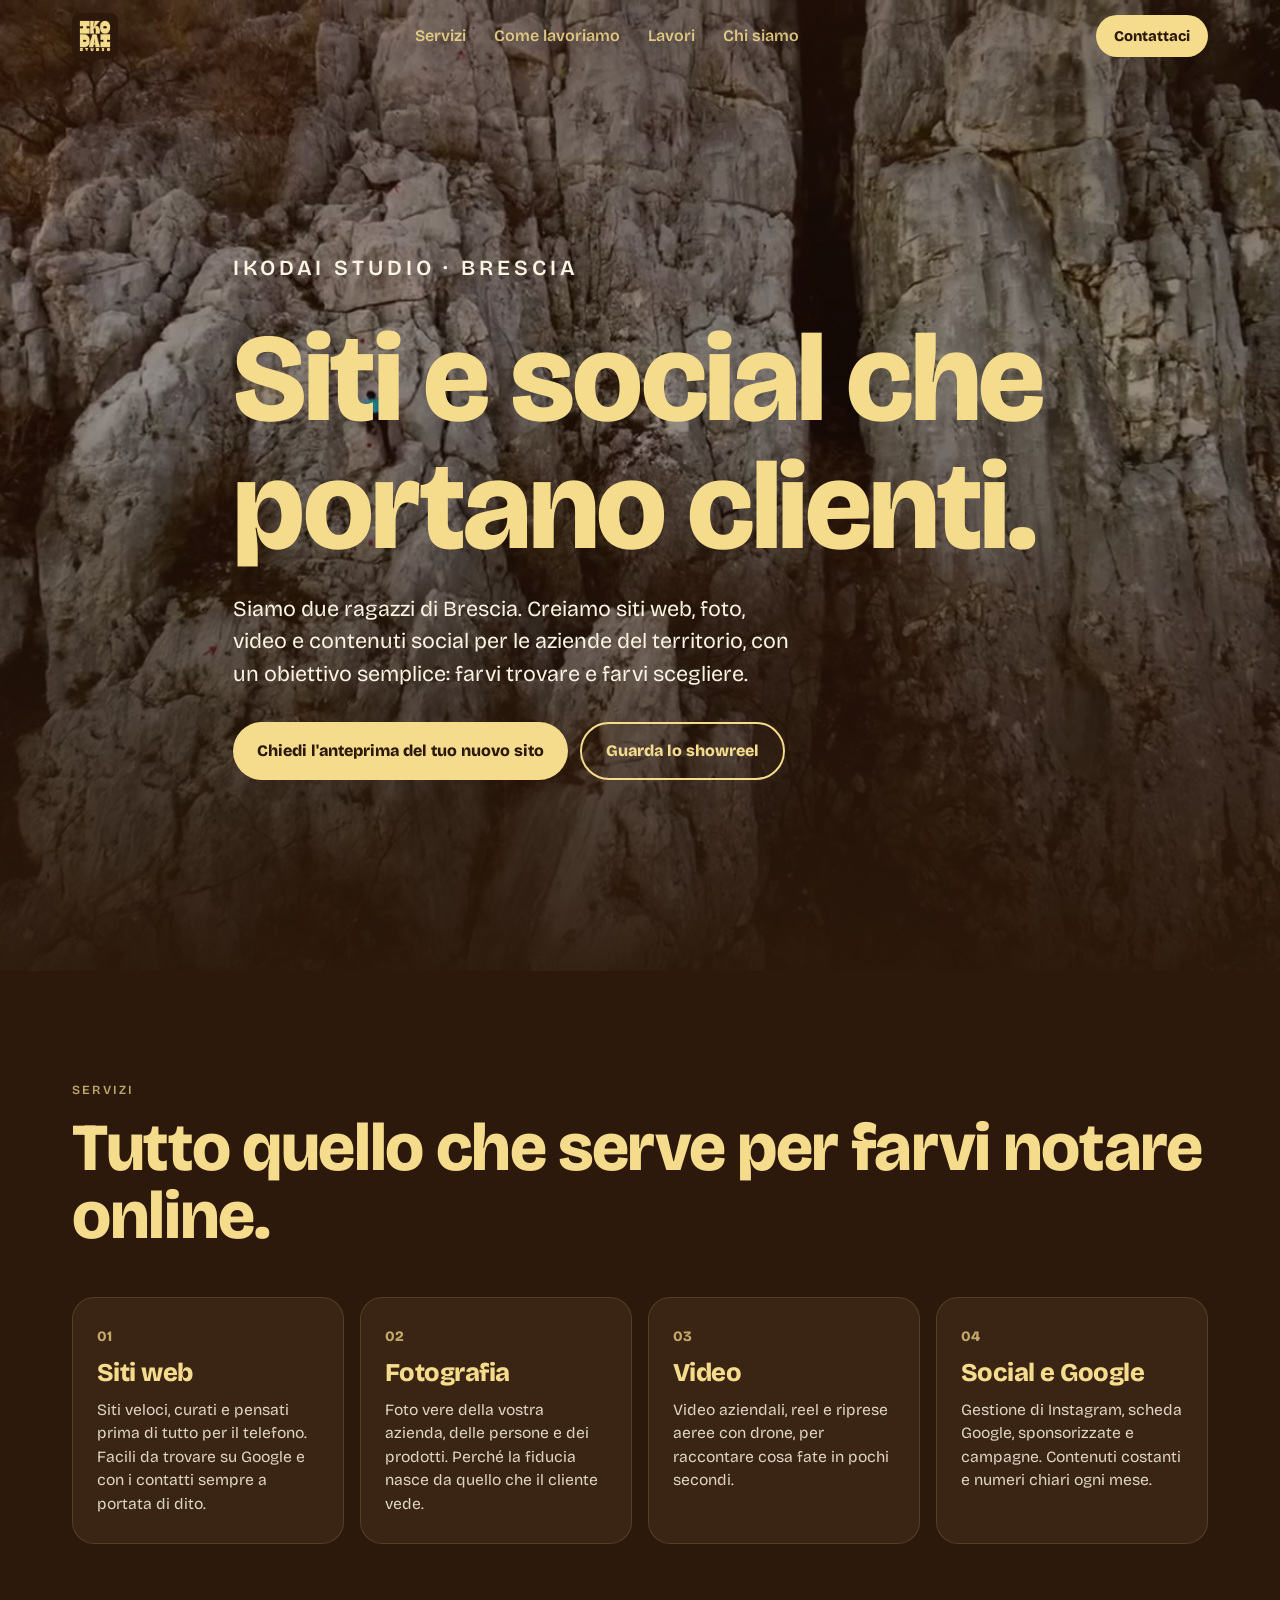
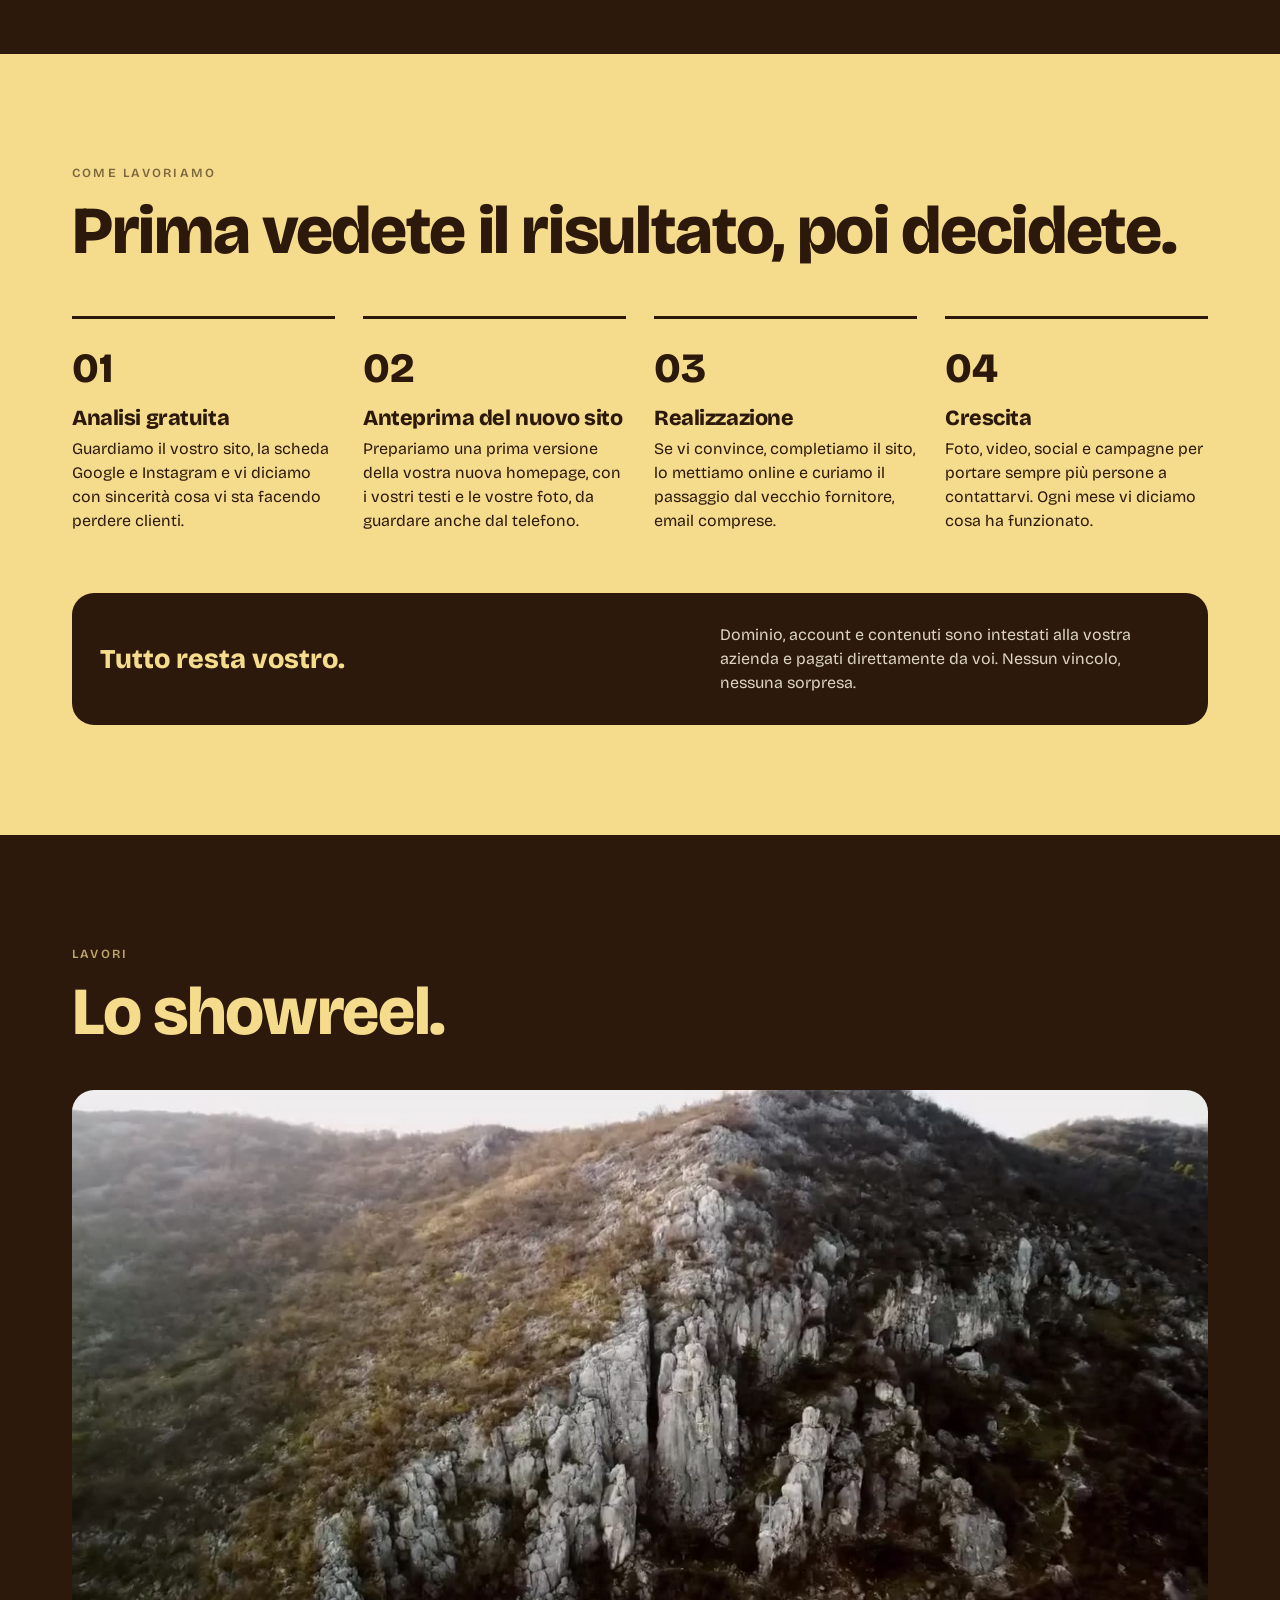
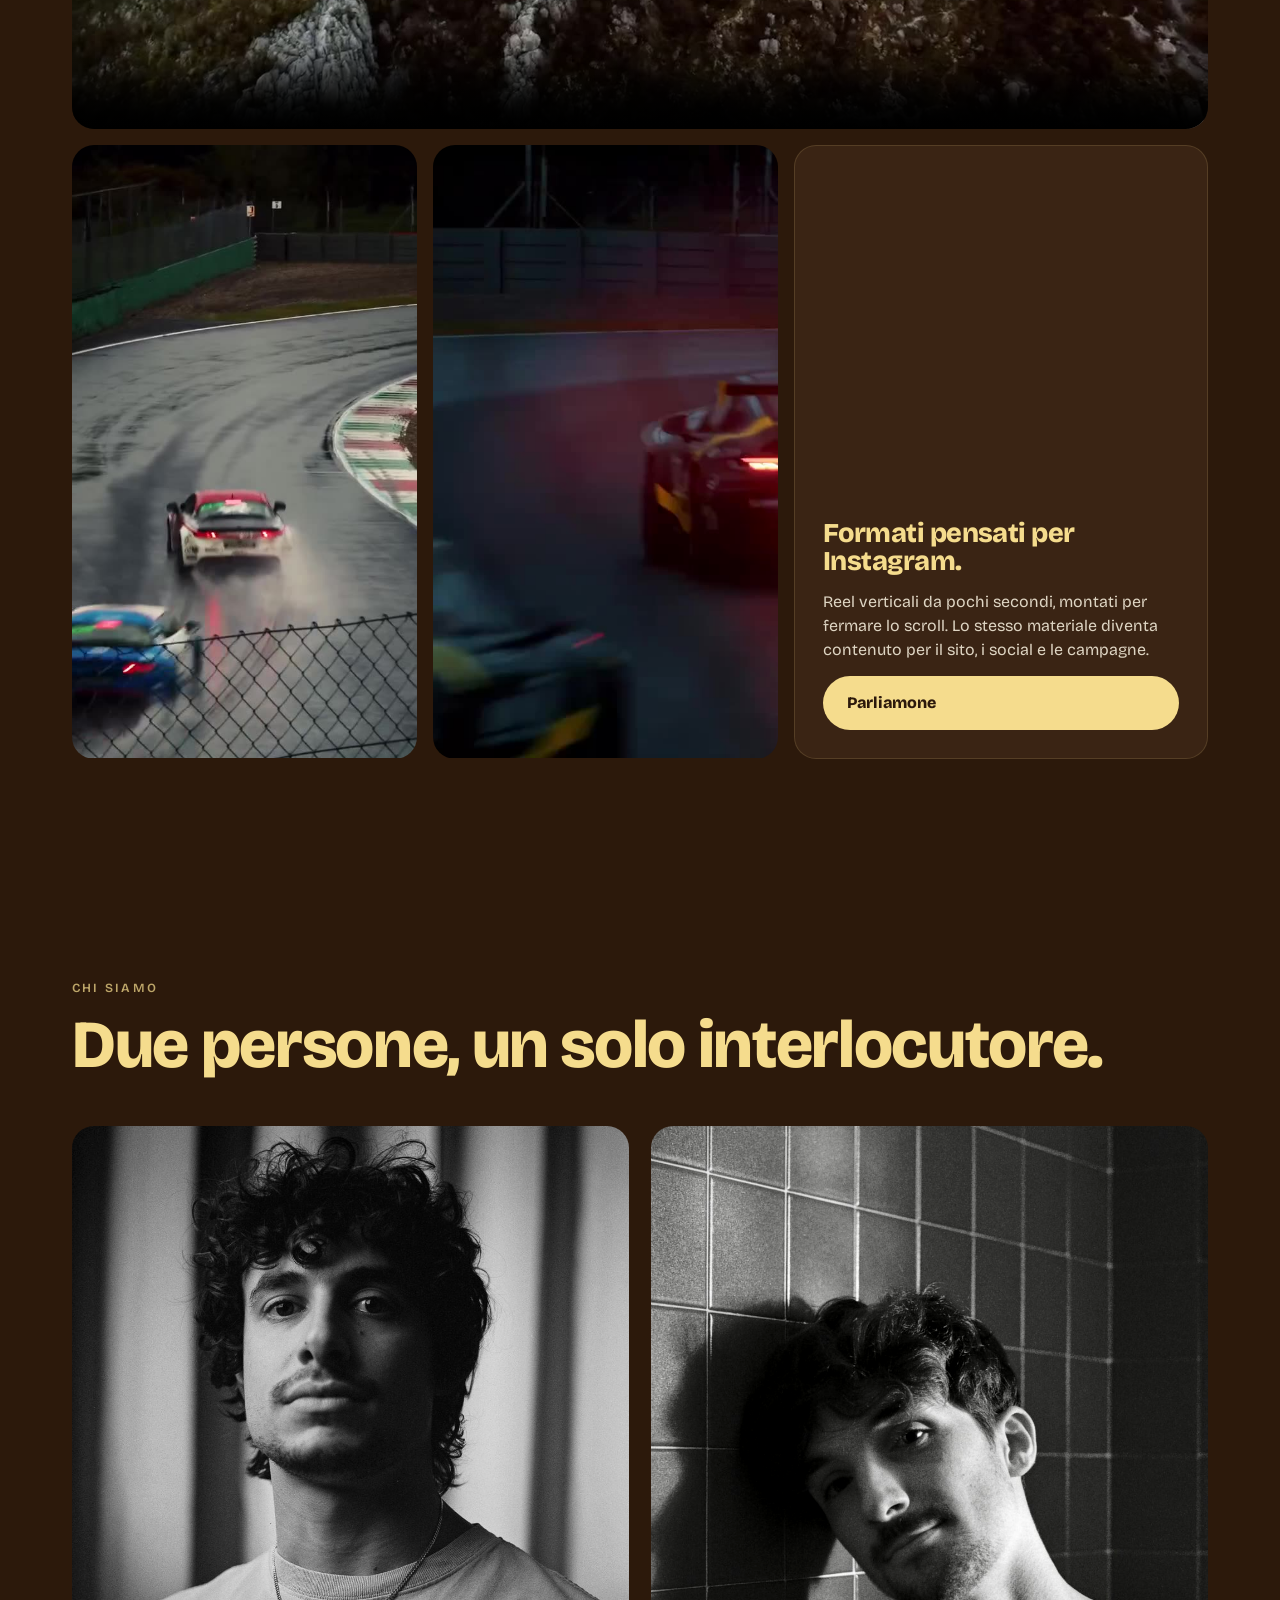
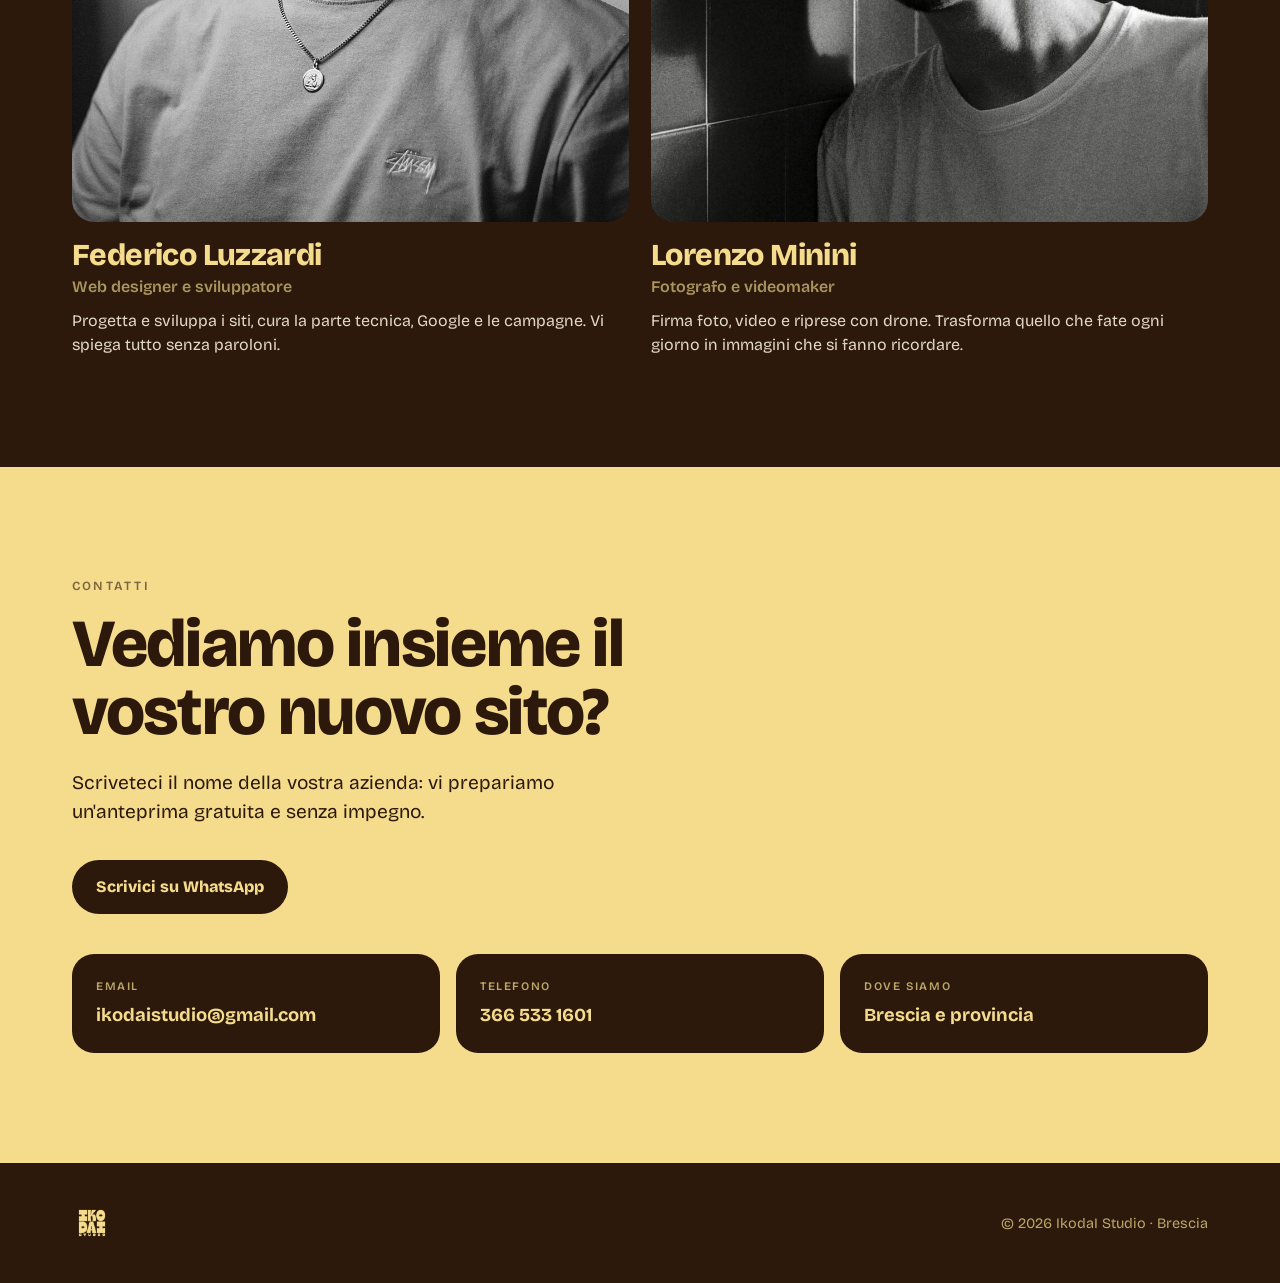
==== index.html @ 85fb25ac "Prima versione del sito IkodaI Studio Co-Authored-By: Claude Opus 5.5 <noreply@anthropic.com> Claude" ====
<!DOCTYPE html>
<html lang="it">
<head>
<meta charset="utf-8">
<meta name="viewport" content="width=device-width, initial-scale=1">
<title>IkodaI Studio | Siti web, foto, video e social a Brescia</title>
<meta name="description" content="IkodaI Studio è uno studio di Brescia: siti web, fotografia, video e gestione social per aziende del territorio. Ti mostriamo un'anteprima del tuo nuovo sito prima di iniziare.">
<link rel="canonical" href="https://ikodaistudio.github.io/">
<meta property="og:type" content="website">
<meta property="og:title" content="IkodaI Studio · Brescia">
<meta property="og:description" content="Siti web, foto, video e social che portano clienti alle aziende del territorio.">
<meta property="og:image" content="https://ikodaistudio.github.io/assets/img/hero-poster.jpg">
<meta property="og:url" content="https://ikodaistudio.github.io/">
<meta name="theme-color" content="#2C190B">
<link rel="icon" type="image/png" href="assets/img/favicon.png">
<link rel="apple-touch-icon" href="assets/img/apple-touch-icon.png">
<link rel="preconnect" href="https://fonts.googleapis.com">
<link rel="preconnect" href="https://fonts.gstatic.com" crossorigin>
<link href="https://fonts.googleapis.com/css2?family=Bricolage+Grotesque:opsz,wght@12..96,400;12..96,600;12..96,800&display=swap" rel="stylesheet">
<script type="application/ld+json">
{
  "@context": "https://schema.org",
  "@type": "ProfessionalService",
  "name": "IkodaI Studio",
  "url": "https://ikodaistudio.github.io/",
  "logo": "https://ikodaistudio.github.io/assets/img/logo.png",
  "image": "https://ikodaistudio.github.io/assets/img/hero-poster.jpg",
  "email": "ikodaistudio@gmail.com",
  "telephone": "+39 366 533 1601",
  "areaServed": "Brescia e provincia",
  "address": {"@type": "PostalAddress", "addressLocality": "Brescia", "addressCountry": "IT"},
  "description": "Web design, fotografia, video e gestione social per aziende."
}
</script>
<style>
  :root{
    --brown:#2C190B; --brown-2:#3a2414; --brown-3:#4a301c;
    --butter:#F5DC8D; --cream:#FBF4E2; --ink:#2C190B;
    --muted:rgba(245,220,141,.72);
    --radius:22px;
    --max:1180px;
  }
  *{box-sizing:border-box;margin:0;padding:0}
  html{scroll-behavior:smooth}
  body{font-family:"Bricolage Grotesque",system-ui,sans-serif;background:var(--brown);color:var(--butter);line-height:1.5;-webkit-font-smoothing:antialiased}
  img,video{display:block;max-width:100%}
  a{color:inherit}
  .wrap{max-width:var(--max);margin:0 auto;padding:0 22px}
  h1,h2,h3{font-weight:800;line-height:1.02;letter-spacing:-.02em}
  h2{font-size:clamp(2.2rem,6vw,4.2rem)}
  .eyebrow{font-weight:600;text-transform:uppercase;letter-spacing:.18em;font-size:.78rem;color:var(--muted);margin-bottom:14px}
  .btn{display:inline-flex;align-items:center;gap:10px;background:var(--butter);color:var(--brown);font-weight:800;text-decoration:none;padding:15px 24px;border-radius:999px;font-size:1rem;transition:transform .2s ease,box-shadow .2s ease}
  .btn:hover{transform:translateY(-2px);box-shadow:0 10px 30px rgba(245,220,141,.25)}
  .btn.ghost{background:transparent;color:var(--butter);border:2px solid var(--butter)}

  /* header */
  header{position:fixed;inset:0 0 auto 0;z-index:50;transition:background .3s ease}
  header.solid{background:rgba(44,25,11,.92);backdrop-filter:blur(10px)}
  .nav{display:flex;align-items:center;justify-content:space-between;height:72px}
  .nav img{width:46px;height:46px;border-radius:8px}
  .nav ul{display:flex;gap:28px;list-style:none;font-weight:600}
  .nav ul a{text-decoration:none;opacity:.85}
  .nav ul a:hover{opacity:1}
  .nav .btn{padding:10px 18px;font-size:.92rem}
  @media(max-width:820px){.nav ul{display:none}}

  /* hero */
  .hero{position:relative;min-height:100svh;display:flex;align-items:flex-end;overflow:hidden}
  .hero video{position:absolute;inset:0;width:100%;height:100%;object-fit:cover}
  .hero::after{content:"";position:absolute;inset:0;background:linear-gradient(180deg,rgba(44,25,11,.55) 0%,rgba(44,25,11,.35) 40%,rgba(44,25,11,.95) 100%)}
  .hero .wrap{position:relative;z-index:2;padding-bottom:9vh;padding-top:120px}
  .hero h1{font-size:clamp(3rem,10vw,7.8rem);max-width:11ch}
  .hero p{font-size:clamp(1.05rem,2.2vw,1.35rem);max-width:40ch;margin:22px 0 32px;color:var(--cream)}
  .hero .ctas{display:flex;flex-wrap:wrap;gap:12px}

  section{padding:110px 0}
  @media(max-width:700px){section{padding:76px 0}}

  /* servizi */
  .grid4{display:grid;grid-template-columns:repeat(4,1fr);gap:16px;margin-top:46px}
  @media(max-width:980px){.grid4{grid-template-columns:repeat(2,1fr)}}
  @media(max-width:560px){.grid4{grid-template-columns:1fr}}
  .card{background:var(--brown-2);border:1px solid rgba(245,220,141,.14);border-radius:var(--radius);padding:28px 24px;display:flex;flex-direction:column;gap:12px}
  .card .n{font-weight:800;font-size:.9rem;color:var(--muted)}
  .card h3{font-size:1.6rem}
  .card p{color:var(--cream);opacity:.85;font-size:.98rem}

  /* metodo */
  .light{background:var(--butter);color:var(--brown)}
  .light .eyebrow{color:rgba(44,25,11,.6)}
  .steps{display:grid;grid-template-columns:repeat(4,1fr);gap:28px;margin-top:50px;counter-reset:s}
  @media(max-width:900px){.steps{grid-template-columns:1fr 1fr}}
  @media(max-width:560px){.steps{grid-template-columns:1fr}}
  .step{border-top:3px solid var(--brown);padding-top:18px}
  .step::before{counter-increment:s;content:"0" counter(s);font-weight:800;font-size:2.6rem;display:block;margin-bottom:8px}
  .step h3{font-size:1.35rem;margin-bottom:8px}
  .promise{margin-top:60px;background:var(--brown);color:var(--butter);border-radius:var(--radius);padding:30px 28px;display:flex;gap:20px;align-items:center;flex-wrap:wrap;justify-content:space-between}
  .promise strong{font-size:clamp(1.25rem,2.6vw,1.7rem);font-weight:800;max-width:30ch;line-height:1.2}
  .promise span{color:var(--cream);opacity:.85;max-width:46ch}

  /* lavori */
  .reel{position:relative;margin-top:44px;border-radius:var(--radius);overflow:hidden;background:#000;aspect-ratio:16/9}
  .reel video{width:100%;height:100%;object-fit:cover}
  .verticals{display:grid;grid-template-columns:1fr 1fr 1.2fr;gap:16px;margin-top:16px;align-items:stretch}
  @media(max-width:820px){.verticals{grid-template-columns:1fr 1fr}.verticals .note{grid-column:1/-1}}
  .verticals video{border-radius:var(--radius);aspect-ratio:9/16;object-fit:cover;width:100%;background:#000}
  .note{background:var(--brown-2);border-radius:var(--radius);padding:28px;display:flex;flex-direction:column;justify-content:flex-end;gap:14px;border:1px solid rgba(245,220,141,.14)}
  .note h3{font-size:1.7rem}
  .note p{color:var(--cream);opacity:.85}

  /* team */
  .team{display:grid;grid-template-columns:1fr 1fr;gap:22px;margin-top:46px}
  @media(max-width:700px){.team{grid-template-columns:1fr}}
  .person img{border-radius:var(--radius);aspect-ratio:4/5;object-fit:cover;width:100%;filter:contrast(1.05)}
  .person h3{font-size:1.9rem;margin-top:18px}
  .person .role{font-weight:600;color:var(--muted);margin:4px 0 10px}
  .person p{color:var(--cream);opacity:.88}

  /* contatti */
  .contact{text-align:left}
  .contact h2{max-width:14ch}
  .contact .lead{font-size:1.2rem;max-width:46ch;margin:22px 0 34px;color:var(--brown)}
  .contact .rows{display:grid;grid-template-columns:repeat(3,1fr);gap:16px;margin-top:40px}
  @media(max-width:820px){.contact .rows{grid-template-columns:1fr}}
  .contact .rows a,.contact .rows div{background:var(--brown);color:var(--butter);border-radius:var(--radius);padding:24px;text-decoration:none;display:block}
  .contact .rows small{display:block;color:var(--muted);font-weight:600;text-transform:uppercase;letter-spacing:.14em;font-size:.72rem;margin-bottom:6px}
  .contact .rows b{font-size:1.15rem;word-break:break-word}
  .contact .btn{background:var(--brown);color:var(--butter)}

  footer{padding:40px 0;color:var(--muted);font-size:.9rem}
  footer .wrap{display:flex;justify-content:space-between;gap:16px;flex-wrap:wrap;align-items:center}
  footer img{width:40px;height:40px;border-radius:6px}

  .reveal{opacity:0;transform:translateY(24px);transition:opacity .7s ease,transform .7s ease}
  .reveal.in{opacity:1;transform:none}
  @media (prefers-reduced-motion: reduce){.reveal{opacity:1;transform:none;transition:none}.btn{transition:none}}
</style>
</head>
<body>

<header id="top">
  <div class="wrap nav">
    <a href="#" aria-label="IkodaI Studio, torna su"><img src="assets/img/logo.png" alt="Logo IkodaI Studio"></a>
    <ul>
      <li><a href="#servizi">Servizi</a></li>
      <li><a href="#metodo">Come lavoriamo</a></li>
      <li><a href="#lavori">Lavori</a></li>
      <li><a href="#noi">Chi siamo</a></li>
    </ul>
    <a class="btn" href="#contatti">Contattaci</a>
  </div>
</header>

<main>
  <section class="hero" aria-label="Presentazione">
    <video id="heroVideo" autoplay muted loop playsinline preload="metadata" poster="assets/img/hero-poster.jpg">
      <source src="assets/video/hero.mp4" type="video/mp4">
    </video>
    <div class="wrap">
      <p class="eyebrow">IkodaI Studio · Brescia</p>
      <h1>Siti e social che portano clienti.</h1>
      <p>Siamo due ragazzi di Brescia. Creiamo siti web, foto, video e contenuti social per le aziende del territorio, con un obiettivo semplice: farvi trovare e farvi scegliere.</p>
      <div class="ctas">
        <a class="btn" href="#contatti">Chiedi l'anteprima del tuo nuovo sito</a>
        <a class="btn ghost" href="#lavori">Guarda lo showreel</a>
      </div>
    </div>
  </section>

  <section id="servizi">
    <div class="wrap">
      <p class="eyebrow reveal">Servizi</p>
      <h2 class="reveal">Tutto quello che serve per farvi notare online.</h2>
      <div class="grid4">
        <article class="card reveal">
          <span class="n">01</span>
          <h3>Siti web</h3>
          <p>Siti veloci, curati e pensati prima di tutto per il telefono. Facili da trovare su Google e con i contatti sempre a portata di dito.</p>
        </article>
        <article class="card reveal">
          <span class="n">02</span>
          <h3>Fotografia</h3>
          <p>Foto vere della vostra azienda, delle persone e dei prodotti. Perché la fiducia nasce da quello che il cliente vede.</p>
        </article>
        <article class="card reveal">
          <span class="n">03</span>
          <h3>Video</h3>
          <p>Video aziendali, reel e riprese aeree con drone, per raccontare cosa fate in pochi secondi.</p>
        </article>
        <article class="card reveal">
          <span class="n">04</span>
          <h3>Social e Google</h3>
          <p>Gestione di Instagram, scheda Google, sponsorizzate e campagne. Contenuti costanti e numeri chiari ogni mese.</p>
        </article>
      </div>
    </div>
  </section>

  <section id="metodo" class="light">
    <div class="wrap">
      <p class="eyebrow reveal">Come lavoriamo</p>
      <h2 class="reveal">Prima vedete il risultato, poi decidete.</h2>
      <div class="steps">
        <div class="step reveal">
          <h3>Analisi gratuita</h3>
          <p>Guardiamo il vostro sito, la scheda Google e Instagram e vi diciamo con sincerità cosa vi sta facendo perdere clienti.</p>
        </div>
        <div class="step reveal">
          <h3>Anteprima del nuovo sito</h3>
          <p>Prepariamo una prima versione della vostra nuova homepage, con i vostri testi e le vostre foto, da guardare anche dal telefono.</p>
        </div>
        <div class="step reveal">
          <h3>Realizzazione</h3>
          <p>Se vi convince, completiamo il sito, lo mettiamo online e curiamo il passaggio dal vecchio fornitore, email comprese.</p>
        </div>
        <div class="step reveal">
          <h3>Crescita</h3>
          <p>Foto, video, social e campagne per portare sempre più persone a contattarvi. Ogni mese vi diciamo cosa ha funzionato.</p>
        </div>
      </div>
      <div class="promise reveal">
        <strong>Tutto resta vostro.</strong>
        <span>Dominio, account e contenuti sono intestati alla vostra azienda e pagati direttamente da voi. Nessun vincolo, nessuna sorpresa.</span>
      </div>
    </div>
  </section>

  <section id="lavori">
    <div class="wrap">
      <p class="eyebrow reveal">Lavori</p>
      <h2 class="reveal">Lo showreel.</h2>
      <div class="reel reveal">
        <video controls preload="none" playsinline poster="assets/img/showreel-poster.jpg">
          <source src="assets/video/showreel.mp4" type="video/mp4">
        </video>
      </div>
      <div class="verticals">
        <video class="reveal autoplay-on-view" muted loop playsinline preload="none" poster="assets/img/clip1.jpg" aria-label="Clip verticale: auto in pista sotto la pioggia">
          <source src="assets/video/clip1.mp4" type="video/mp4">
        </video>
        <video class="reveal autoplay-on-view" muted loop playsinline preload="none" poster="assets/img/clip2.jpg" aria-label="Clip verticale: auto da corsa in curva">
          <source src="assets/video/clip2.mp4" type="video/mp4">
        </video>
        <div class="note reveal">
          <h3>Formati pensati per Instagram.</h3>
          <p>Reel verticali da pochi secondi, montati per fermare lo scroll. Lo stesso materiale diventa contenuto per il sito, i social e le campagne.</p>
          <a class="btn" href="#contatti">Parliamone</a>
        </div>
      </div>
    </div>
  </section>

  <section id="noi">
    <div class="wrap">
      <p class="eyebrow reveal">Chi siamo</p>
      <h2 class="reveal">Due persone, un solo interlocutore.</h2>
      <div class="team">
        <article class="person reveal">
          <img src="assets/img/socio-1.jpg" alt="Ritratto di Federico Luzzardi" loading="lazy">
          <h3>Federico Luzzardi</h3>
          <p class="role">Web designer e sviluppatore</p>
          <p>Progetta e sviluppa i siti, cura la parte tecnica, Google e le campagne. Vi spiega tutto senza paroloni.</p>
        </article>
        <article class="person reveal">
          <img src="assets/img/socio-2.jpg" alt="Ritratto di Lorenzo Minini" loading="lazy">
          <h3>Lorenzo Minini</h3>
          <p class="role">Fotografo e videomaker</p>
          <p>Firma foto, video e riprese con drone. Trasforma quello che fate ogni giorno in immagini che si fanno ricordare.</p>
        </article>
      </div>
    </div>
  </section>

  <section id="contatti" class="light contact">
    <div class="wrap">
      <p class="eyebrow reveal">Contatti</p>
      <h2 class="reveal">Vediamo insieme il vostro nuovo sito?</h2>
      <p class="lead reveal">Scriveteci il nome della vostra azienda: vi prepariamo un'anteprima gratuita e senza impegno.</p>
      <a class="btn reveal" href="https://wa.me/393665331601?text=Ciao%20IkodaI%2C%20vorrei%20un%27anteprima%20del%20nuovo%20sito%20per%20la%20mia%20azienda" target="_blank" rel="noopener">Scrivici su WhatsApp</a>
      <div class="rows">
        <a class="reveal" href="mailto:ikodaistudio@gmail.com"><small>Email</small><b>ikodaistudio@gmail.com</b></a>
        <a class="reveal" href="tel:+393665331601"><small>Telefono</small><b>366 533 1601</b></a>
        <div class="reveal"><small>Dove siamo</small><b>Brescia e provincia</b></div>
      </div>
    </div>
  </section>
</main>

<footer>
  <div class="wrap">
    <img src="assets/img/logo.png" alt="" aria-hidden="true">
    <span>© 2026 IkodaI Studio · Brescia</span>
  </div>
</footer>

<script>
  // header solido dopo lo scroll
  const header = document.getElementById('top');
  const onScroll = () => header.classList.toggle('solid', window.scrollY > 40);
  window.addEventListener('scroll', onScroll, {passive:true}); onScroll();

  // animazioni all'ingresso e video verticali che partono solo quando visibili
  const io = new IntersectionObserver(entries => {
    entries.forEach(e => {
      if (e.isIntersecting) e.target.classList.add('in');
      if (e.target.classList.contains('autoplay-on-view')) {
        if (e.isIntersecting) { e.target.play().catch(()=>{}); } else { e.target.pause(); }
      }
    });
  }, {threshold:.15});
  document.querySelectorAll('.reveal, .autoplay-on-view').forEach(el => io.observe(el));

  // rispetto per chi preferisce meno movimento
  if (window.matchMedia('(prefers-reduced-motion: reduce)').matches) {
    const hv = document.getElementById('heroVideo'); hv.removeAttribute('autoplay'); hv.pause();
  }
</script>
</body>
</html>
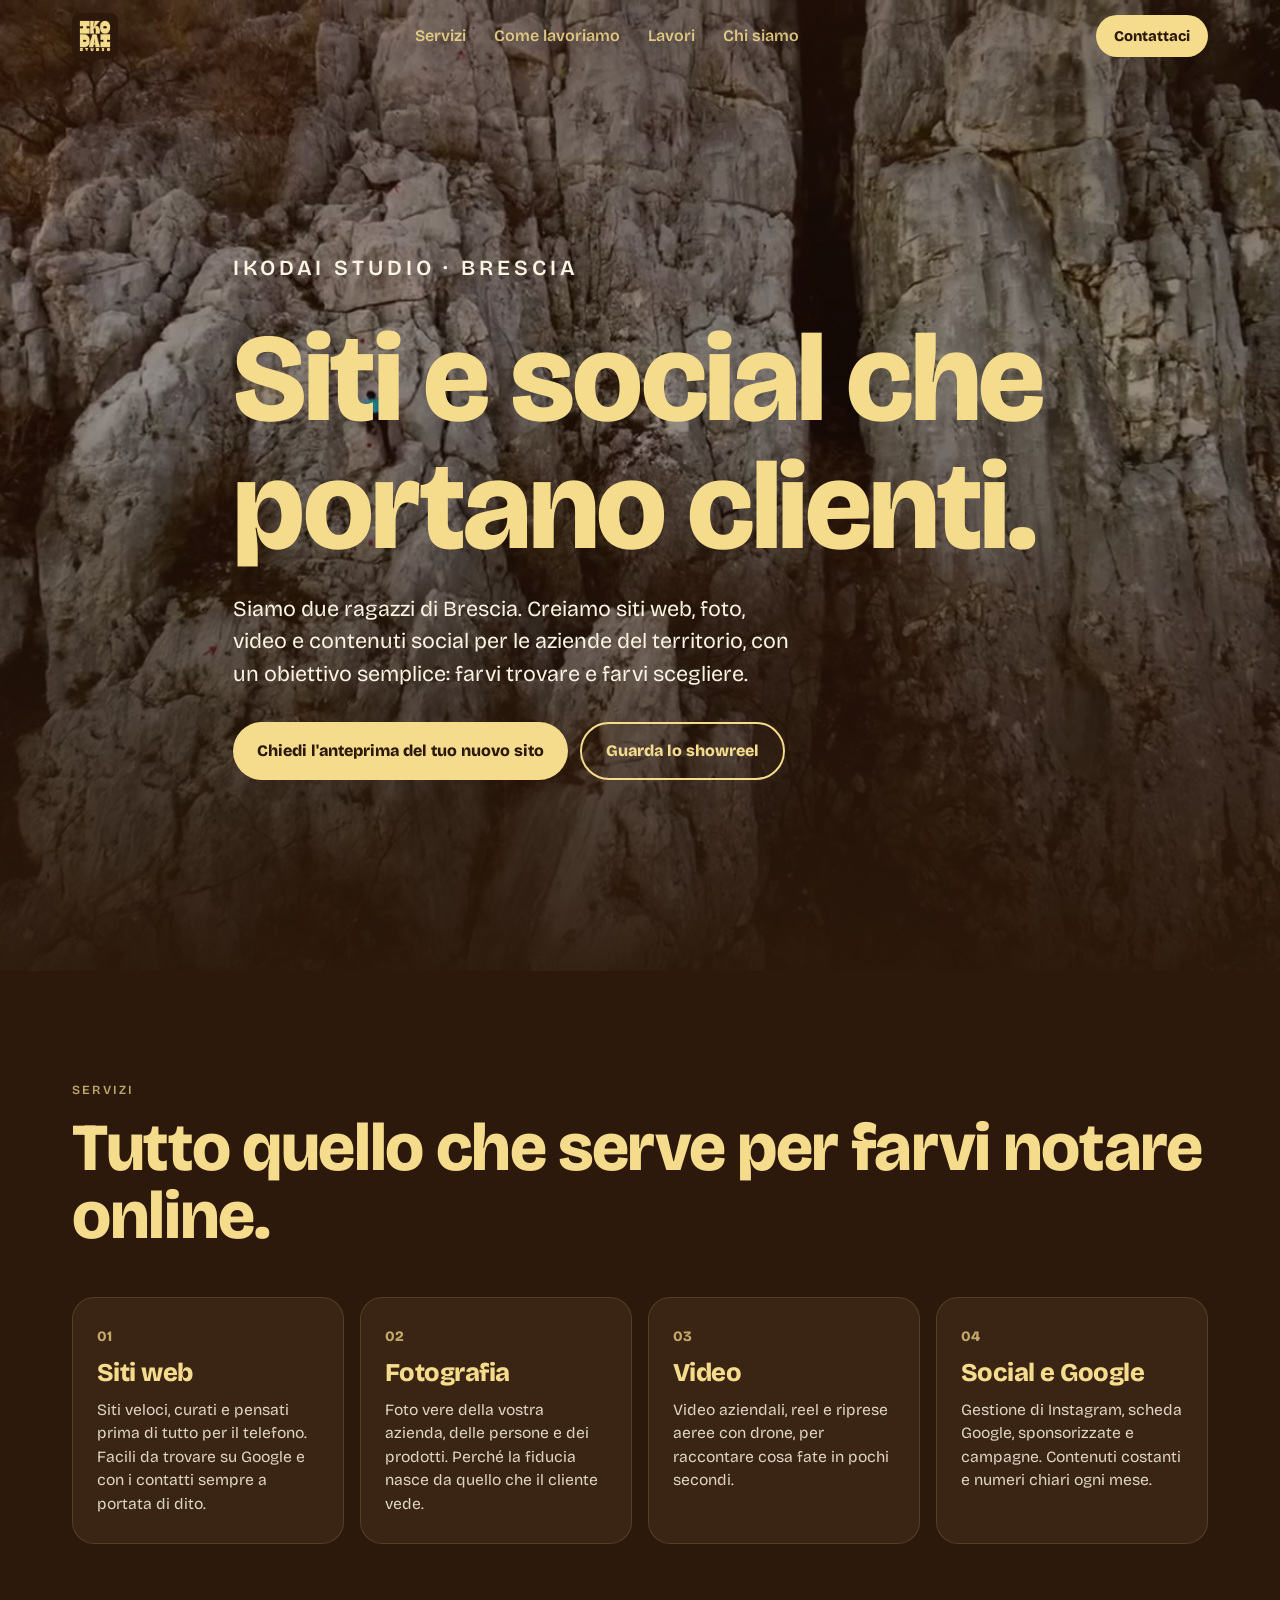
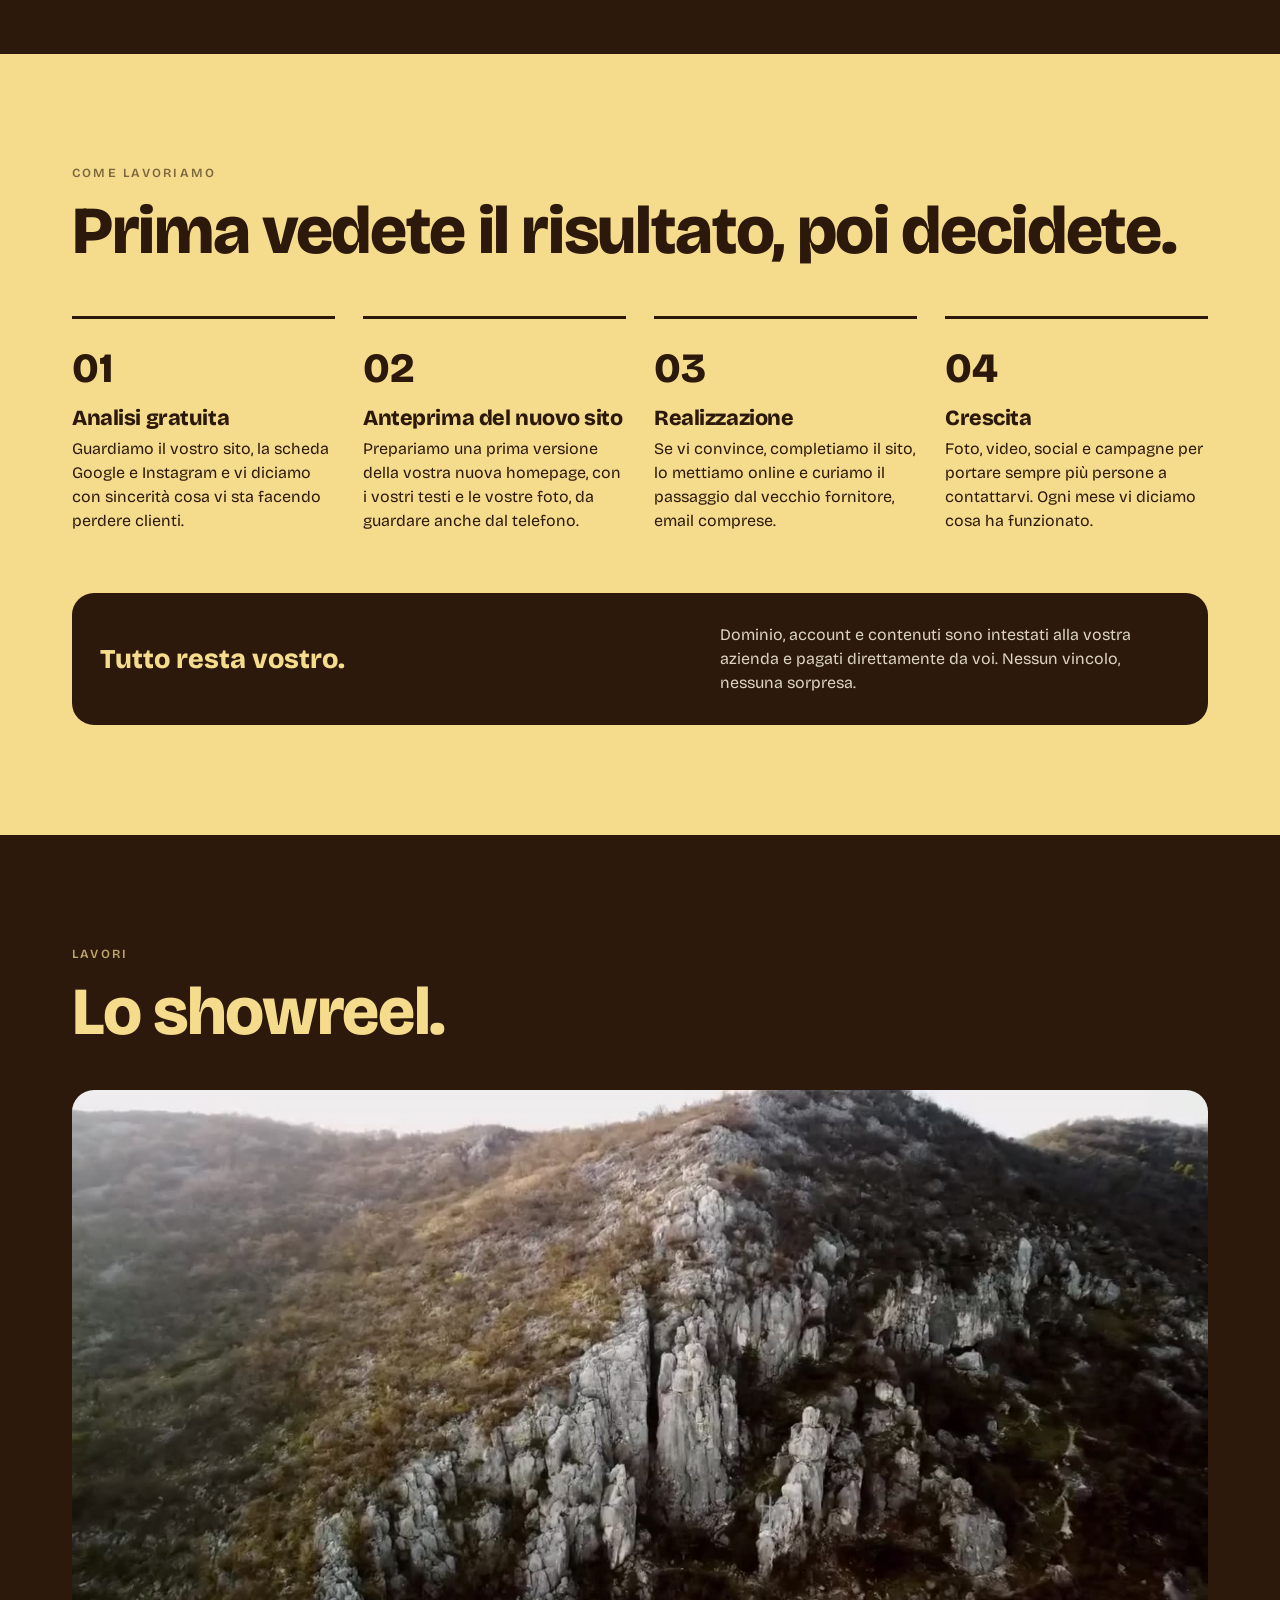
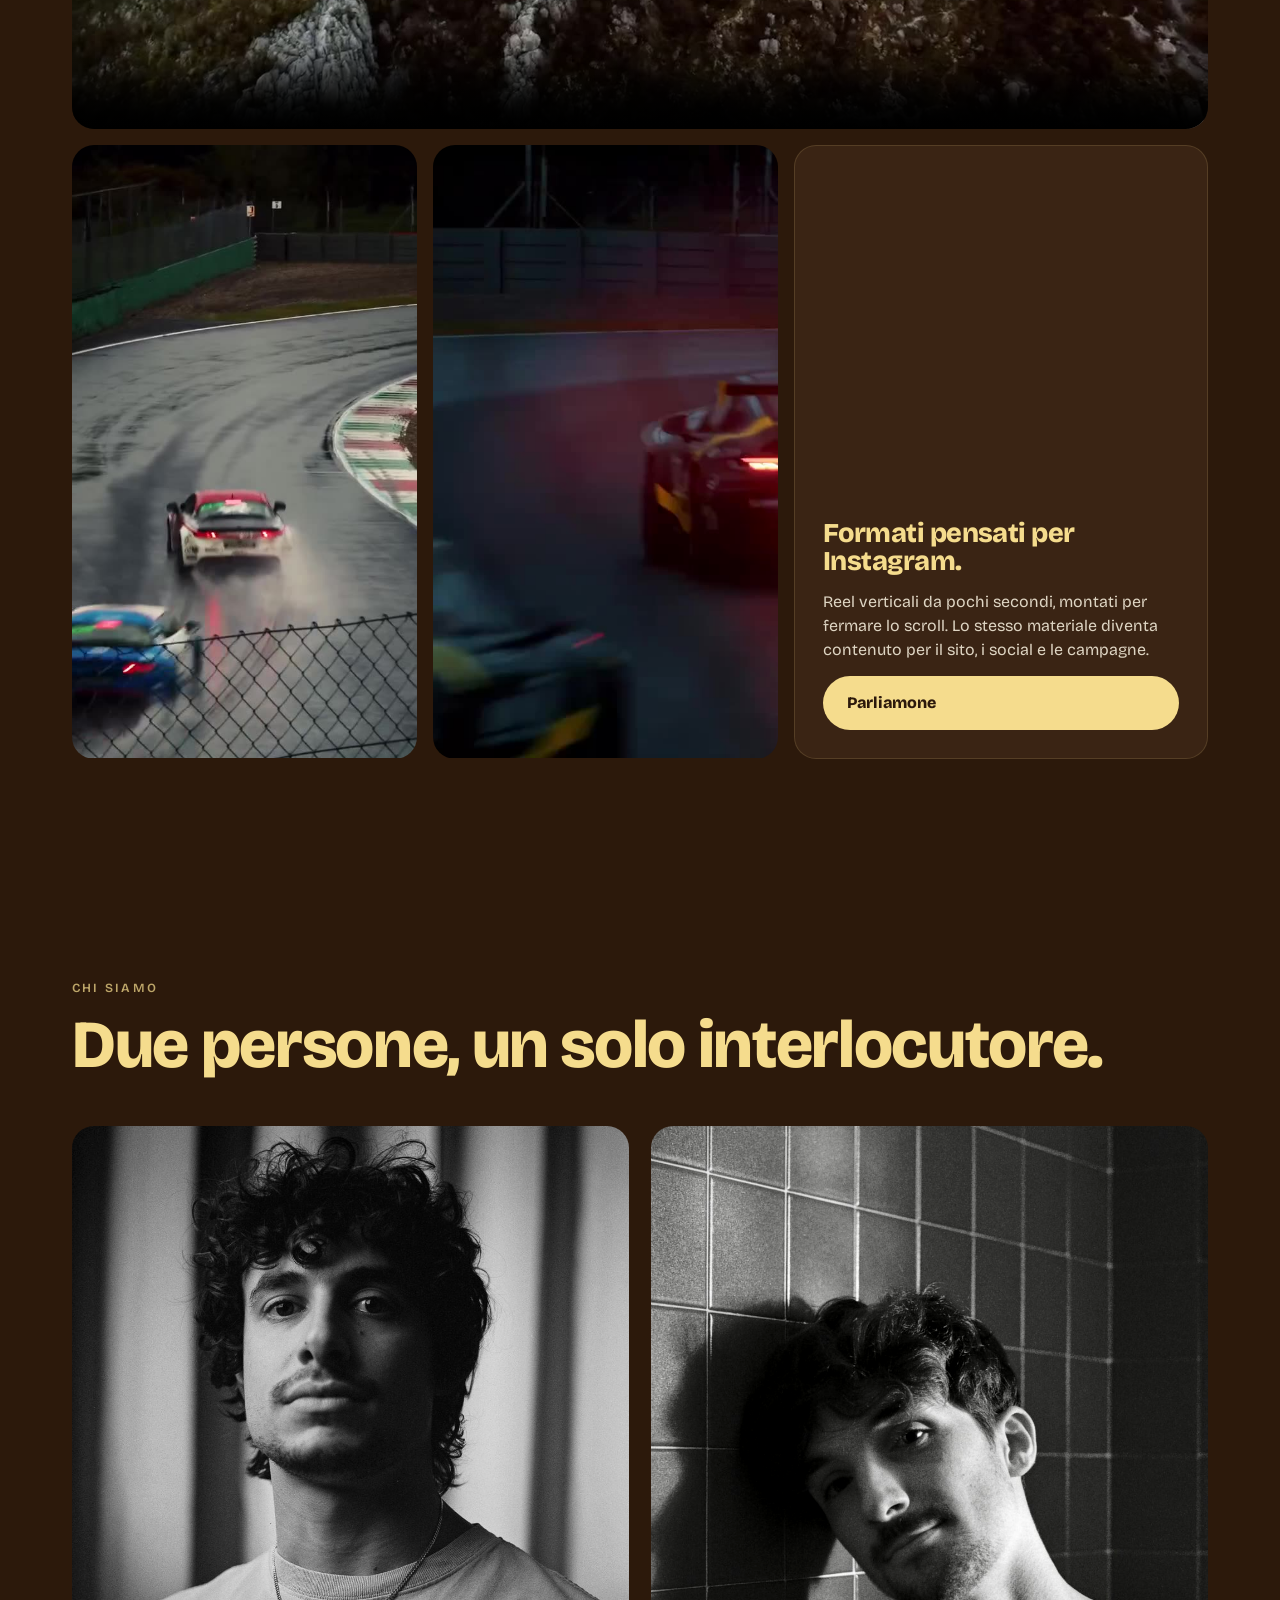
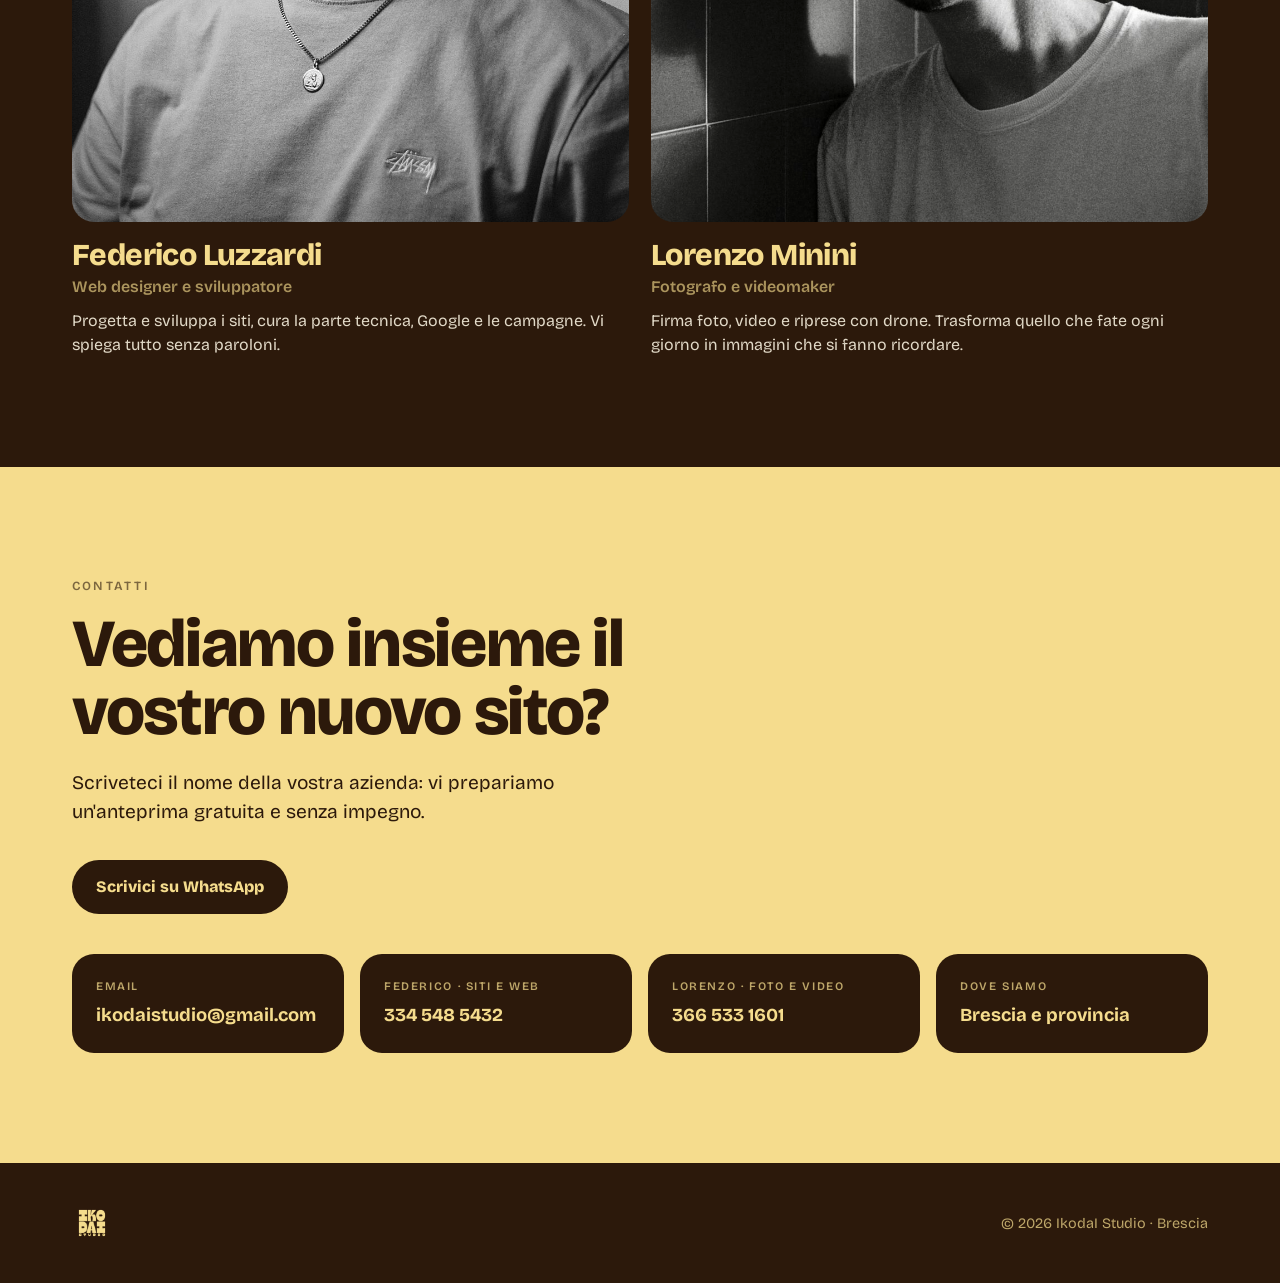
==== commit 451e76d8: "Contatti: aggiungi il telefono di Federico Co-Authored-By: Claude Opus 5.5 <noreply@anthropic.com> C" ====
--- a/index.html
+++ b/index.html
@@ -120,8 +120,9 @@
   .contact{text-align:left}
   .contact h2{max-width:14ch}
   .contact .lead{font-size:1.2rem;max-width:46ch;margin:22px 0 34px;color:var(--brown)}
-  .contact .rows{display:grid;grid-template-columns:repeat(3,1fr);gap:16px;margin-top:40px}
-  @media(max-width:820px){.contact .rows{grid-template-columns:1fr}}
+  .contact .rows{display:grid;grid-template-columns:repeat(4,1fr);gap:16px;margin-top:40px}
+  @media(max-width:980px){.contact .rows{grid-template-columns:1fr 1fr}}
+  @media(max-width:560px){.contact .rows{grid-template-columns:1fr}}
   .contact .rows a,.contact .rows div{background:var(--brown);color:var(--butter);border-radius:var(--radius);padding:24px;text-decoration:none;display:block}
   .contact .rows small{display:block;color:var(--muted);font-weight:600;text-transform:uppercase;letter-spacing:.14em;font-size:.72rem;margin-bottom:6px}
   .contact .rows b{font-size:1.15rem;word-break:break-word}
@@ -279,7 +280,8 @@
       <a class="btn reveal" href="https://wa.me/393665331601?text=Ciao%20IkodaI%2C%20vorrei%20un%27anteprima%20del%20nuovo%20sito%20per%20la%20mia%20azienda" target="_blank" rel="noopener">Scrivici su WhatsApp</a>
       <div class="rows">
         <a class="reveal" href="mailto:ikodaistudio@gmail.com"><small>Email</small><b>ikodaistudio@gmail.com</b></a>
-        <a class="reveal" href="tel:+393665331601"><small>Telefono</small><b>366 533 1601</b></a>
+        <a class="reveal" href="tel:+393345485432"><small>Federico · siti e web</small><b>334 548 5432</b></a>
+        <a class="reveal" href="tel:+393665331601"><small>Lorenzo · foto e video</small><b>366 533 1601</b></a>
         <div class="reveal"><small>Dove siamo</small><b>Brescia e provincia</b></div>
       </div>
     </div>
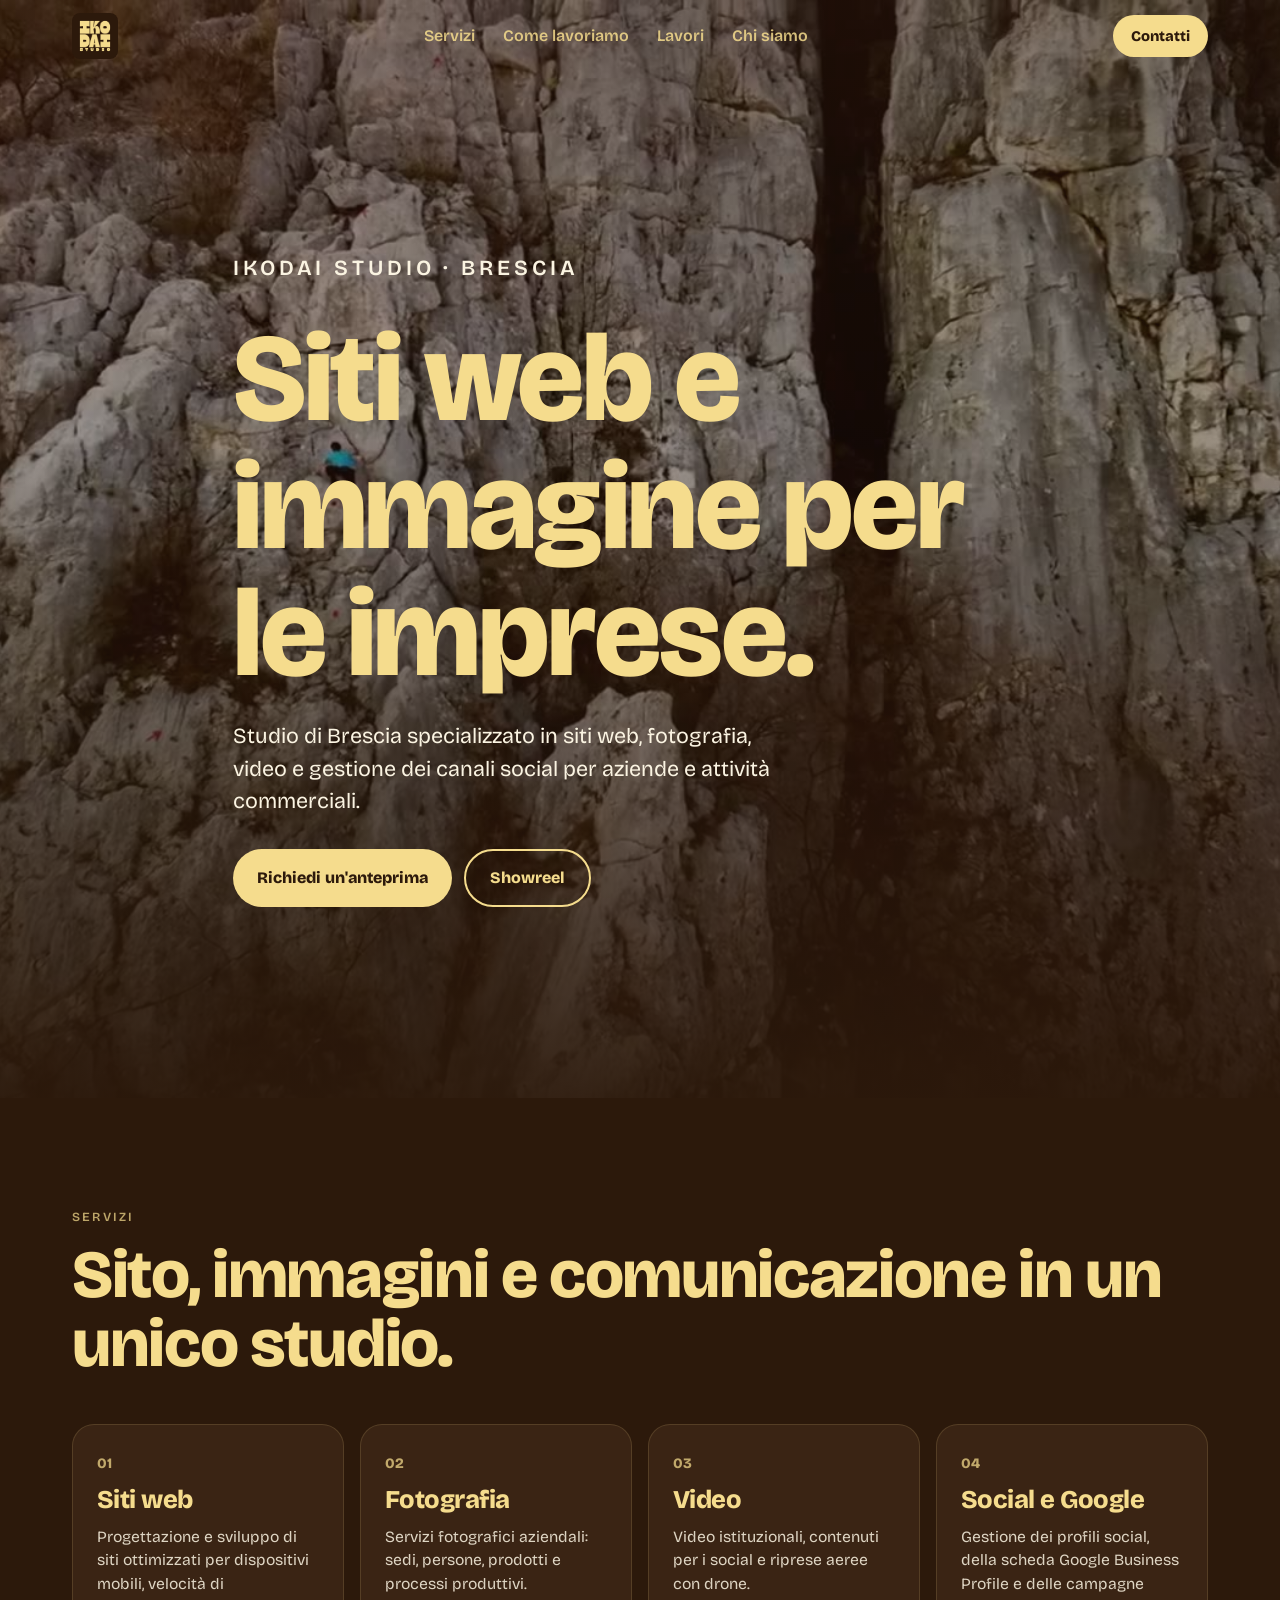
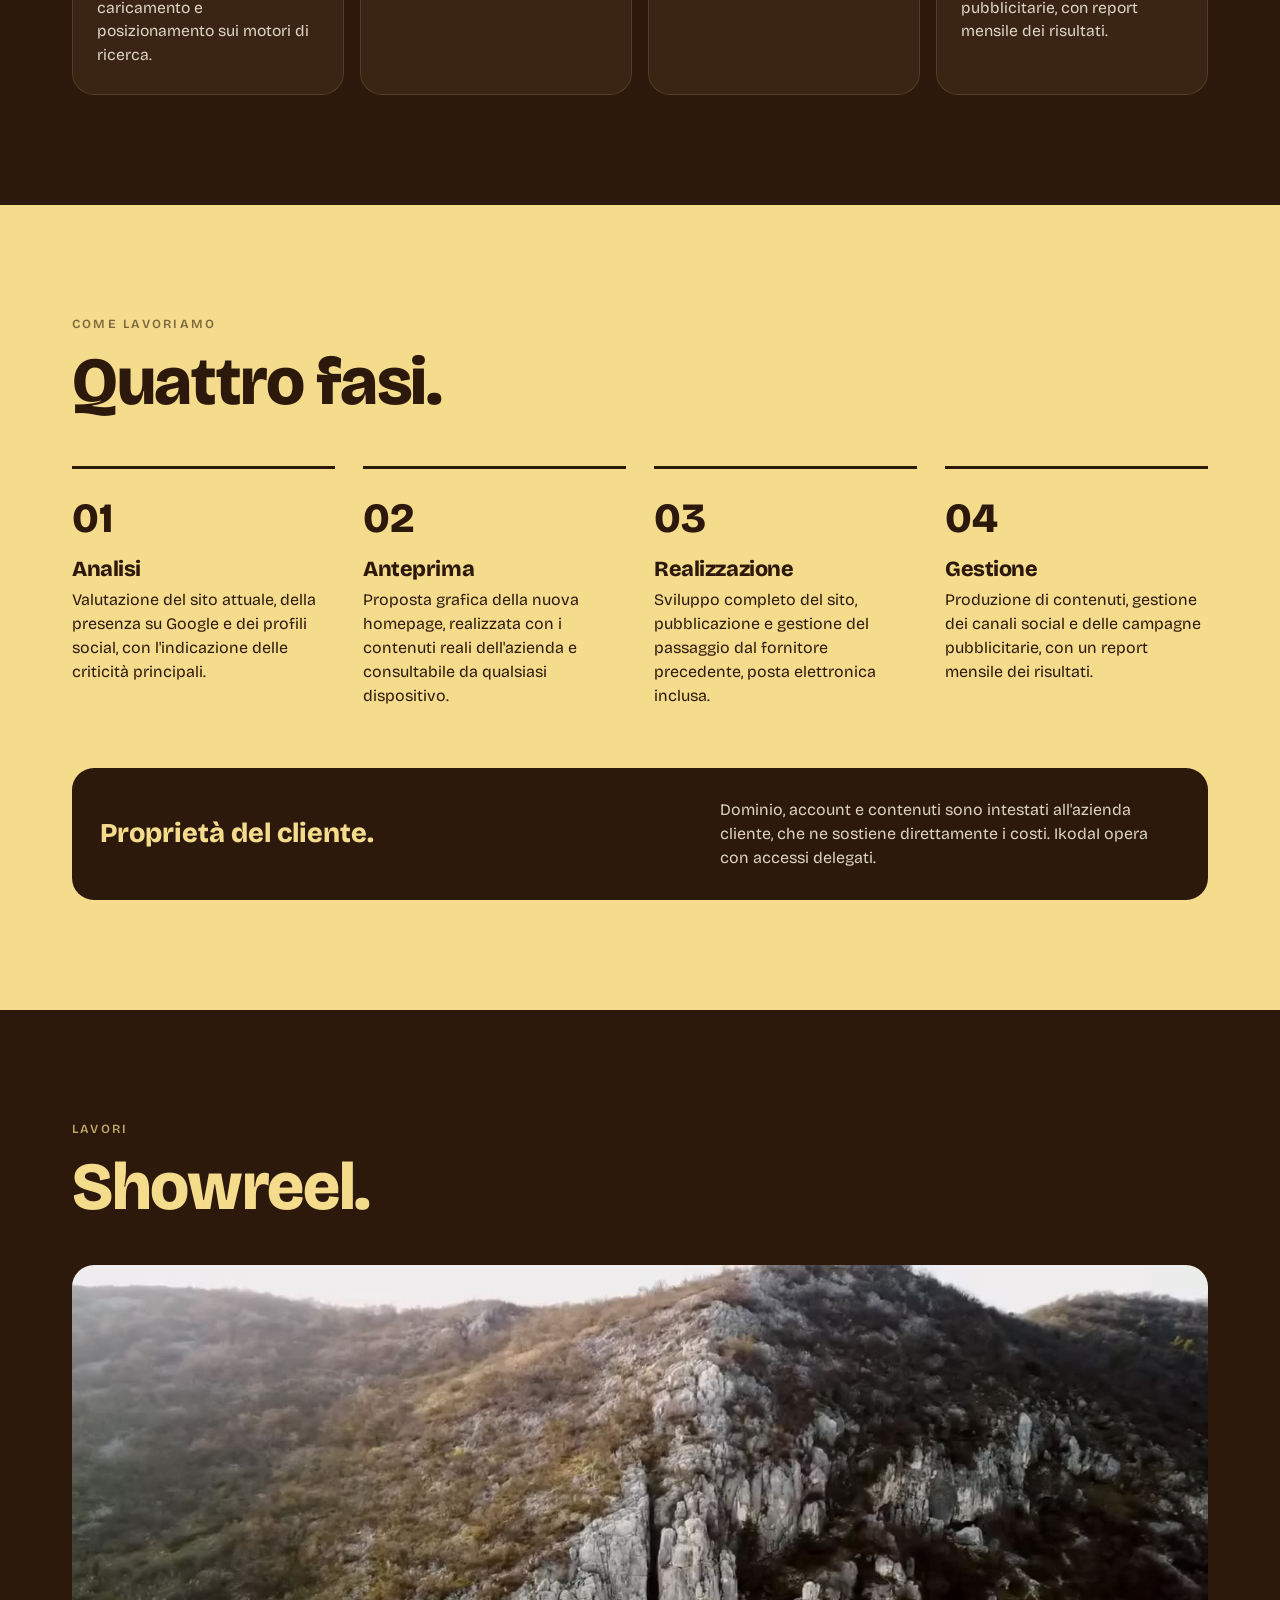
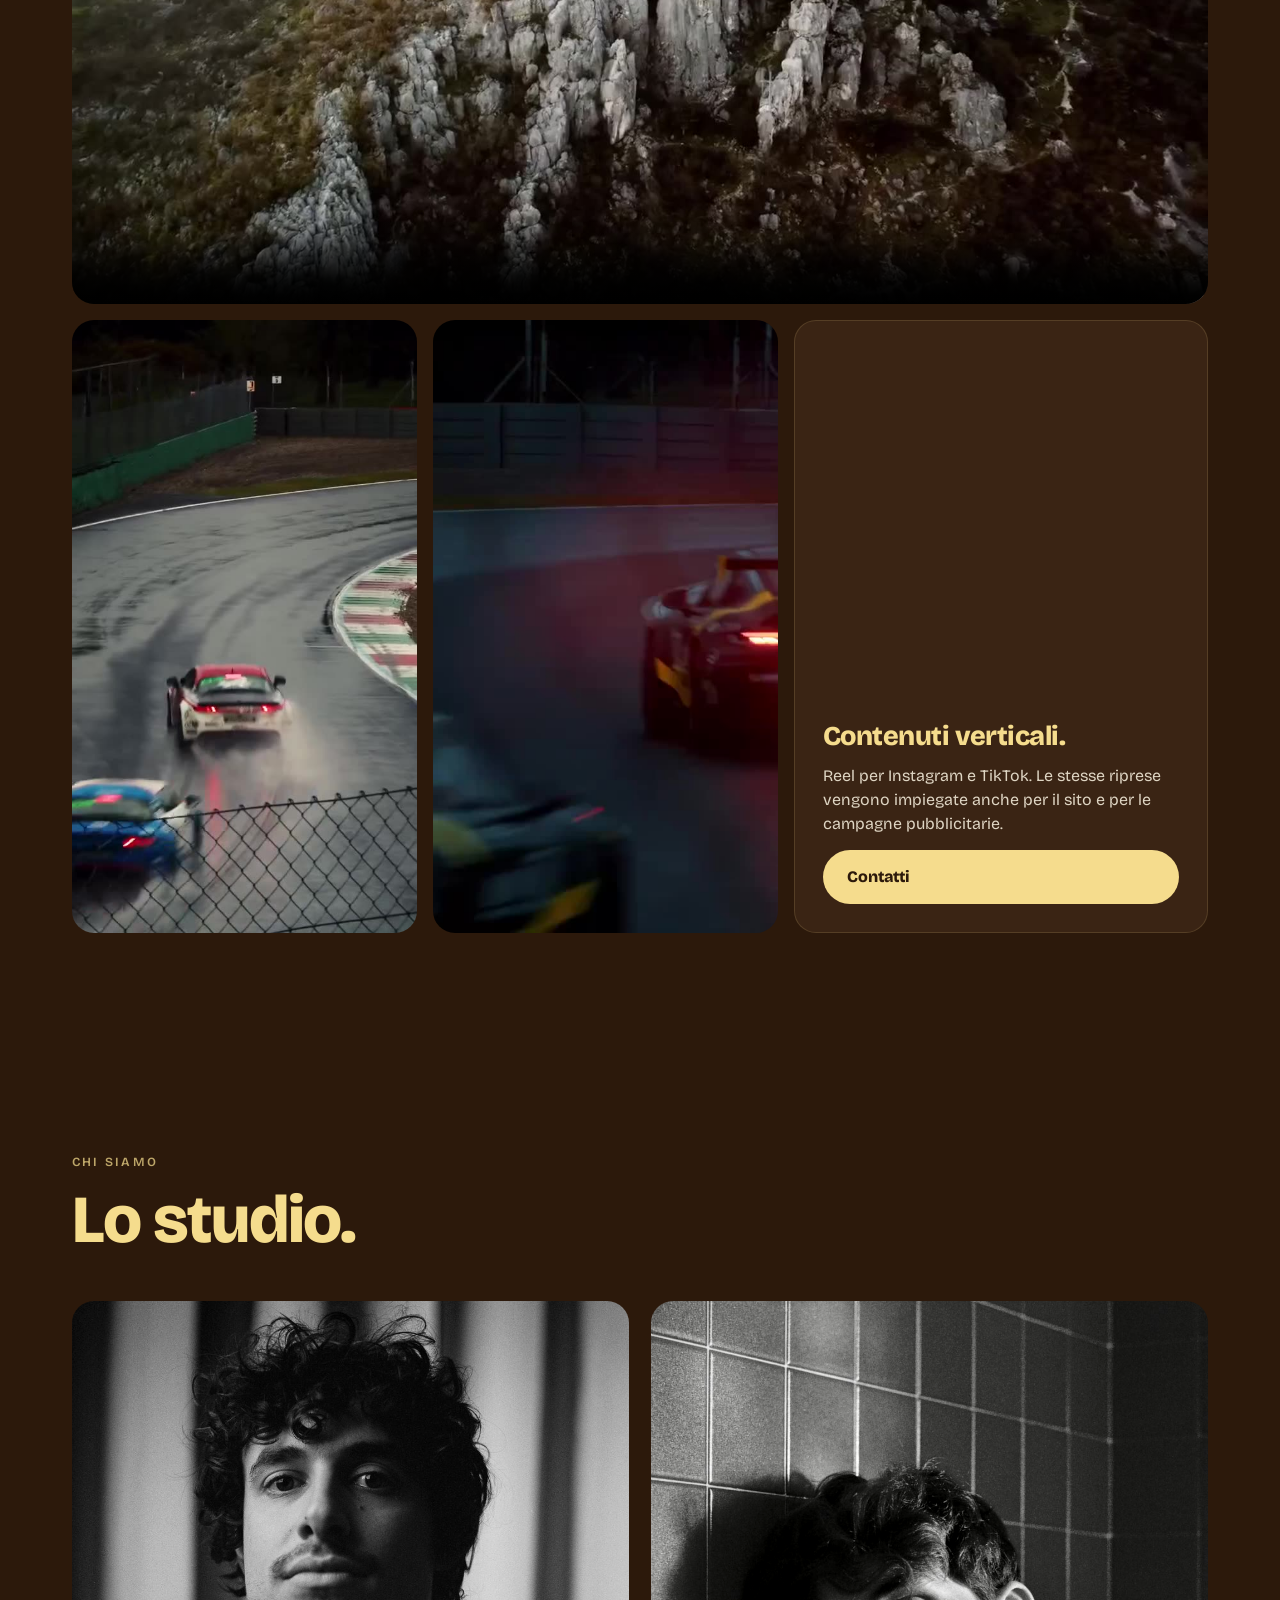
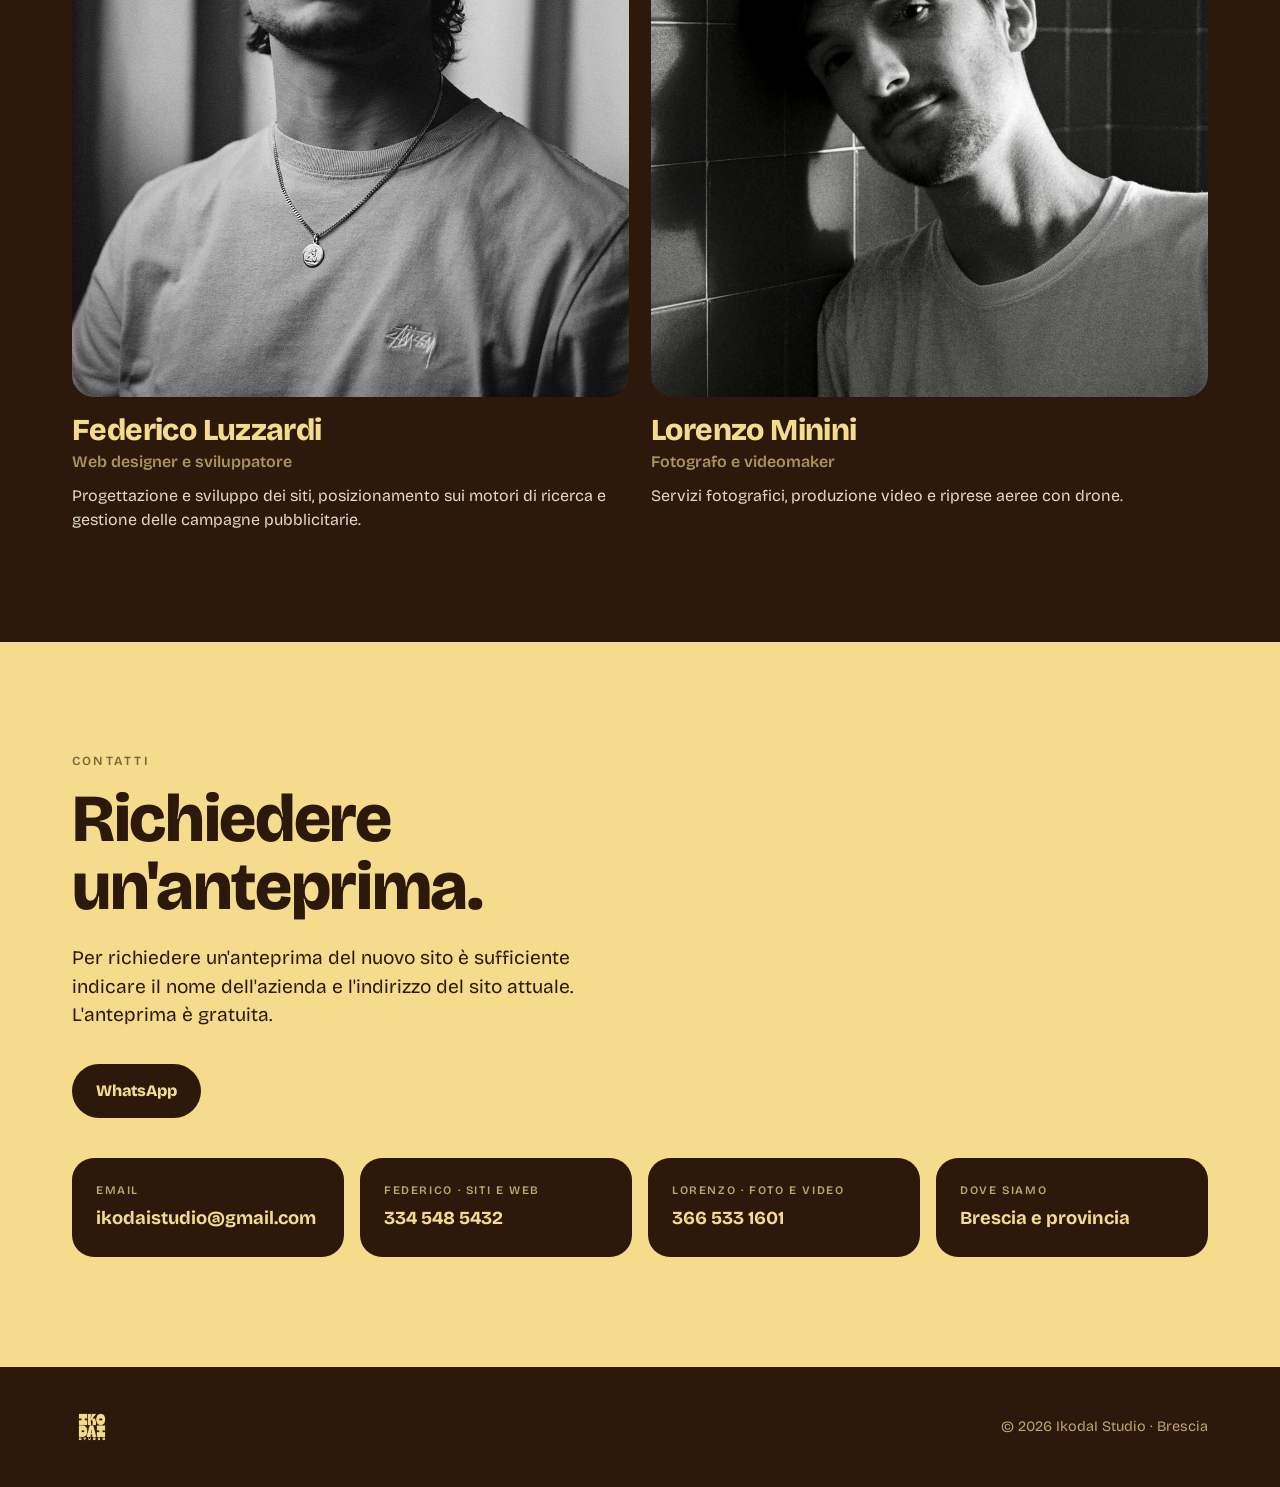
==== commit 5902a40b: "Testi più sobri e formali sul sito IkodaI e nella demo Pasticceria Centrale Co-Authored-By: Claude O" ====
--- a/index.html
+++ b/index.html
@@ -4,11 +4,11 @@
 <meta charset="utf-8">
 <meta name="viewport" content="width=device-width, initial-scale=1">
 <title>IkodaI Studio | Siti web, foto, video e social a Brescia</title>
-<meta name="description" content="IkodaI Studio è uno studio di Brescia: siti web, fotografia, video e gestione social per aziende del territorio. Ti mostriamo un'anteprima del tuo nuovo sito prima di iniziare.">
+<meta name="description" content="IkodaI Studio, Brescia: progettazione di siti web, fotografia, video e gestione dei canali social per aziende e attività commerciali.">
 <link rel="canonical" href="https://ikodaistudio.github.io/">
 <meta property="og:type" content="website">
 <meta property="og:title" content="IkodaI Studio · Brescia">
-<meta property="og:description" content="Siti web, foto, video e social che portano clienti alle aziende del territorio.">
+<meta property="og:description" content="Siti web, fotografia, video e comunicazione social per le imprese.">
 <meta property="og:image" content="https://ikodaistudio.github.io/assets/img/hero-poster.jpg">
 <meta property="og:url" content="https://ikodaistudio.github.io/">
 <meta name="theme-color" content="#2C190B">
@@ -148,7 +148,7 @@
       <li><a href="#lavori">Lavori</a></li>
       <li><a href="#noi">Chi siamo</a></li>
     </ul>
-    <a class="btn" href="#contatti">Contattaci</a>
+    <a class="btn" href="#contatti">Contatti</a>
   </div>
 </header>
 
@@ -159,11 +159,11 @@
     </video>
     <div class="wrap">
       <p class="eyebrow">IkodaI Studio · Brescia</p>
-      <h1>Siti e social che portano clienti.</h1>
-      <p>Siamo due ragazzi di Brescia. Creiamo siti web, foto, video e contenuti social per le aziende del territorio, con un obiettivo semplice: farvi trovare e farvi scegliere.</p>
+      <h1>Siti web e immagine per le imprese.</h1>
+      <p>Studio di Brescia specializzato in siti web, fotografia, video e gestione dei canali social per aziende e attività commerciali.</p>
       <div class="ctas">
-        <a class="btn" href="#contatti">Chiedi l'anteprima del tuo nuovo sito</a>
-        <a class="btn ghost" href="#lavori">Guarda lo showreel</a>
+        <a class="btn" href="#contatti">Richiedi un'anteprima</a>
+        <a class="btn ghost" href="#lavori">Showreel</a>
       </div>
     </div>
   </section>
@@ -171,27 +171,27 @@
   <section id="servizi">
     <div class="wrap">
       <p class="eyebrow reveal">Servizi</p>
-      <h2 class="reveal">Tutto quello che serve per farvi notare online.</h2>
+      <h2 class="reveal">Sito, immagini e comunicazione in un unico studio.</h2>
       <div class="grid4">
         <article class="card reveal">
           <span class="n">01</span>
           <h3>Siti web</h3>
-          <p>Siti veloci, curati e pensati prima di tutto per il telefono. Facili da trovare su Google e con i contatti sempre a portata di dito.</p>
+          <p>Progettazione e sviluppo di siti ottimizzati per dispositivi mobili, velocità di caricamento e posizionamento sui motori di ricerca.</p>
         </article>
         <article class="card reveal">
           <span class="n">02</span>
           <h3>Fotografia</h3>
-          <p>Foto vere della vostra azienda, delle persone e dei prodotti. Perché la fiducia nasce da quello che il cliente vede.</p>
+          <p>Servizi fotografici aziendali: sedi, persone, prodotti e processi produttivi.</p>
         </article>
         <article class="card reveal">
           <span class="n">03</span>
           <h3>Video</h3>
-          <p>Video aziendali, reel e riprese aeree con drone, per raccontare cosa fate in pochi secondi.</p>
+          <p>Video istituzionali, contenuti per i social e riprese aeree con drone.</p>
         </article>
         <article class="card reveal">
           <span class="n">04</span>
           <h3>Social e Google</h3>
-          <p>Gestione di Instagram, scheda Google, sponsorizzate e campagne. Contenuti costanti e numeri chiari ogni mese.</p>
+          <p>Gestione dei profili social, della scheda Google Business Profile e delle campagne pubblicitarie, con report mensile dei risultati.</p>
         </article>
       </div>
     </div>
@@ -200,28 +200,28 @@
   <section id="metodo" class="light">
     <div class="wrap">
       <p class="eyebrow reveal">Come lavoriamo</p>
-      <h2 class="reveal">Prima vedete il risultato, poi decidete.</h2>
+      <h2 class="reveal">Quattro fasi.</h2>
       <div class="steps">
         <div class="step reveal">
-          <h3>Analisi gratuita</h3>
-          <p>Guardiamo il vostro sito, la scheda Google e Instagram e vi diciamo con sincerità cosa vi sta facendo perdere clienti.</p>
+          <h3>Analisi</h3>
+          <p>Valutazione del sito attuale, della presenza su Google e dei profili social, con l'indicazione delle criticità principali.</p>
         </div>
         <div class="step reveal">
-          <h3>Anteprima del nuovo sito</h3>
-          <p>Prepariamo una prima versione della vostra nuova homepage, con i vostri testi e le vostre foto, da guardare anche dal telefono.</p>
+          <h3>Anteprima</h3>
+          <p>Proposta grafica della nuova homepage, realizzata con i contenuti reali dell'azienda e consultabile da qualsiasi dispositivo.</p>
         </div>
         <div class="step reveal">
           <h3>Realizzazione</h3>
-          <p>Se vi convince, completiamo il sito, lo mettiamo online e curiamo il passaggio dal vecchio fornitore, email comprese.</p>
+          <p>Sviluppo completo del sito, pubblicazione e gestione del passaggio dal fornitore precedente, posta elettronica inclusa.</p>
         </div>
         <div class="step reveal">
-          <h3>Crescita</h3>
-          <p>Foto, video, social e campagne per portare sempre più persone a contattarvi. Ogni mese vi diciamo cosa ha funzionato.</p>
+          <h3>Gestione</h3>
+          <p>Produzione di contenuti, gestione dei canali social e delle campagne pubblicitarie, con un report mensile dei risultati.</p>
         </div>
       </div>
       <div class="promise reveal">
-        <strong>Tutto resta vostro.</strong>
-        <span>Dominio, account e contenuti sono intestati alla vostra azienda e pagati direttamente da voi. Nessun vincolo, nessuna sorpresa.</span>
+        <strong>Proprietà del cliente.</strong>
+        <span>Dominio, account e contenuti sono intestati all'azienda cliente, che ne sostiene direttamente i costi. IkodaI opera con accessi delegati.</span>
       </div>
     </div>
   </section>
@@ -229,7 +229,7 @@
   <section id="lavori">
     <div class="wrap">
       <p class="eyebrow reveal">Lavori</p>
-      <h2 class="reveal">Lo showreel.</h2>
+      <h2 class="reveal">Showreel.</h2>
       <div class="reel reveal">
         <video controls preload="none" playsinline poster="assets/img/showreel-poster.jpg">
           <source src="assets/video/showreel.mp4" type="video/mp4">
@@ -243,9 +243,9 @@
           <source src="assets/video/clip2.mp4" type="video/mp4">
         </video>
         <div class="note reveal">
-          <h3>Formati pensati per Instagram.</h3>
-          <p>Reel verticali da pochi secondi, montati per fermare lo scroll. Lo stesso materiale diventa contenuto per il sito, i social e le campagne.</p>
-          <a class="btn" href="#contatti">Parliamone</a>
+          <h3>Contenuti verticali.</h3>
+          <p>Reel per Instagram e TikTok. Le stesse riprese vengono impiegate anche per il sito e per le campagne pubblicitarie.</p>
+          <a class="btn" href="#contatti">Contatti</a>
         </div>
       </div>
     </div>
@@ -254,19 +254,19 @@
   <section id="noi">
     <div class="wrap">
       <p class="eyebrow reveal">Chi siamo</p>
-      <h2 class="reveal">Due persone, un solo interlocutore.</h2>
+      <h2 class="reveal">Lo studio.</h2>
       <div class="team">
         <article class="person reveal">
           <img src="assets/img/socio-1.jpg" alt="Ritratto di Federico Luzzardi" loading="lazy">
           <h3>Federico Luzzardi</h3>
           <p class="role">Web designer e sviluppatore</p>
-          <p>Progetta e sviluppa i siti, cura la parte tecnica, Google e le campagne. Vi spiega tutto senza paroloni.</p>
+          <p>Progettazione e sviluppo dei siti, posizionamento sui motori di ricerca e gestione delle campagne pubblicitarie.</p>
         </article>
         <article class="person reveal">
           <img src="assets/img/socio-2.jpg" alt="Ritratto di Lorenzo Minini" loading="lazy">
           <h3>Lorenzo Minini</h3>
           <p class="role">Fotografo e videomaker</p>
-          <p>Firma foto, video e riprese con drone. Trasforma quello che fate ogni giorno in immagini che si fanno ricordare.</p>
+          <p>Servizi fotografici, produzione video e riprese aeree con drone.</p>
         </article>
       </div>
     </div>
@@ -275,9 +275,9 @@
   <section id="contatti" class="light contact">
     <div class="wrap">
       <p class="eyebrow reveal">Contatti</p>
-      <h2 class="reveal">Vediamo insieme il vostro nuovo sito?</h2>
-      <p class="lead reveal">Scriveteci il nome della vostra azienda: vi prepariamo un'anteprima gratuita e senza impegno.</p>
-      <a class="btn reveal" href="https://wa.me/393665331601?text=Ciao%20IkodaI%2C%20vorrei%20un%27anteprima%20del%20nuovo%20sito%20per%20la%20mia%20azienda" target="_blank" rel="noopener">Scrivici su WhatsApp</a>
+      <h2 class="reveal">Richiedere un'anteprima.</h2>
+      <p class="lead reveal">Per richiedere un'anteprima del nuovo sito è sufficiente indicare il nome dell'azienda e l'indirizzo del sito attuale. L'anteprima è gratuita.</p>
+      <a class="btn reveal" href="https://wa.me/393345485432?text=Buongiorno%2C%20vorrei%20ricevere%20un%27anteprima%20del%20nuovo%20sito%20per%20la%20mia%20azienda." target="_blank" rel="noopener">WhatsApp</a>
       <div class="rows">
         <a class="reveal" href="mailto:ikodaistudio@gmail.com"><small>Email</small><b>ikodaistudio@gmail.com</b></a>
         <a class="reveal" href="tel:+393345485432"><small>Federico · siti e web</small><b>334 548 5432</b></a>
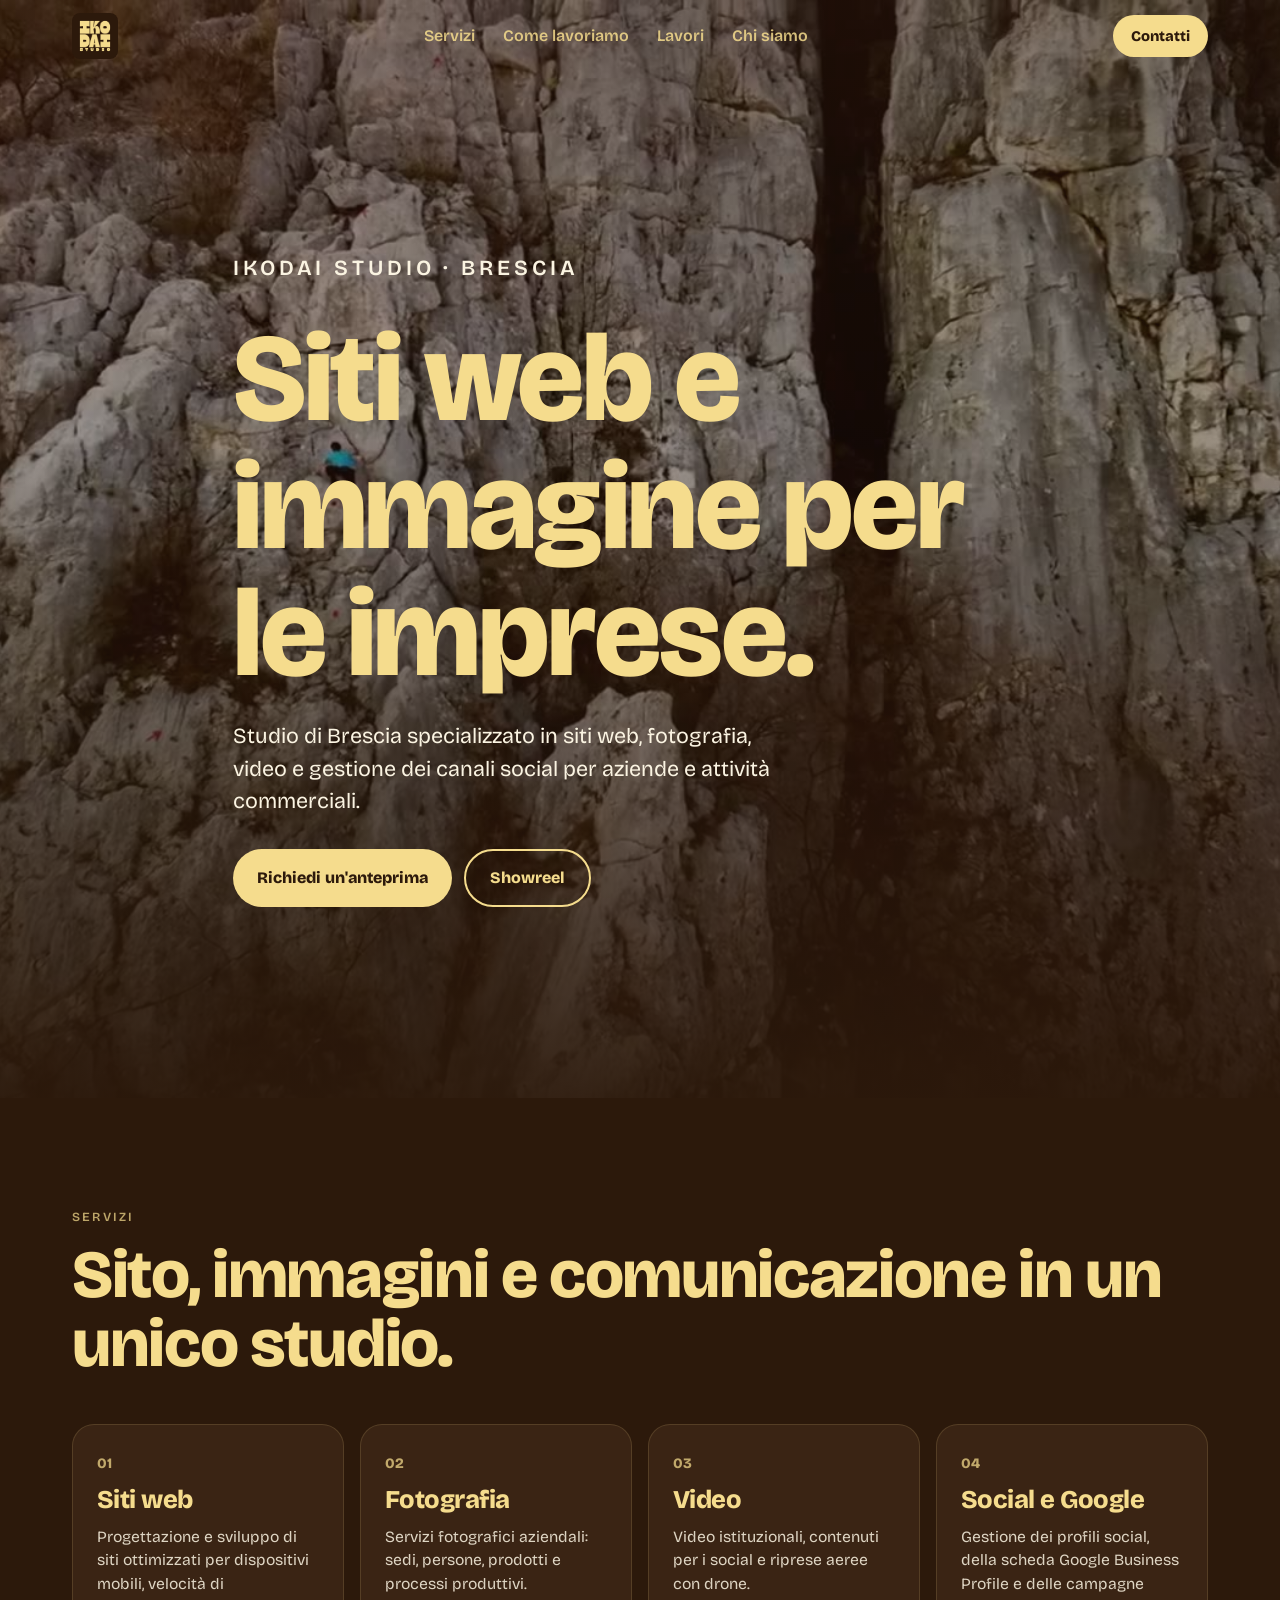
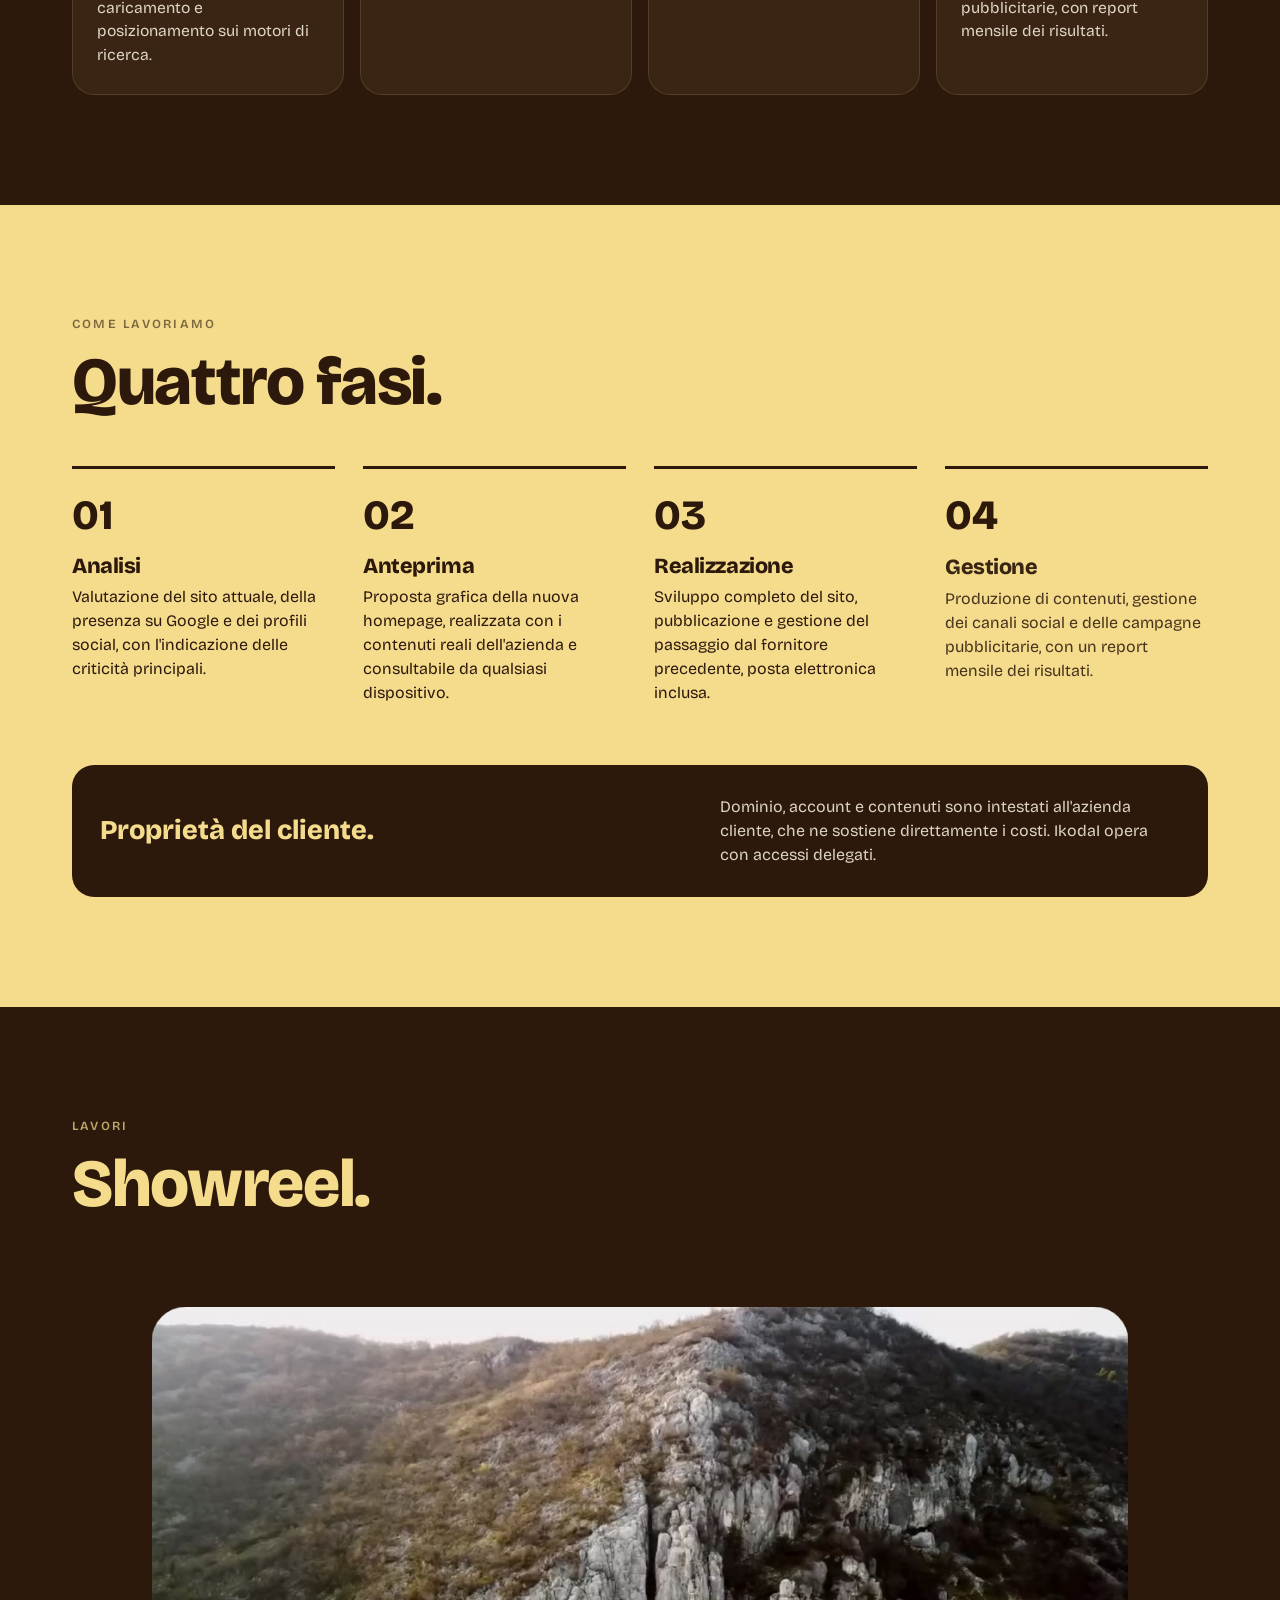
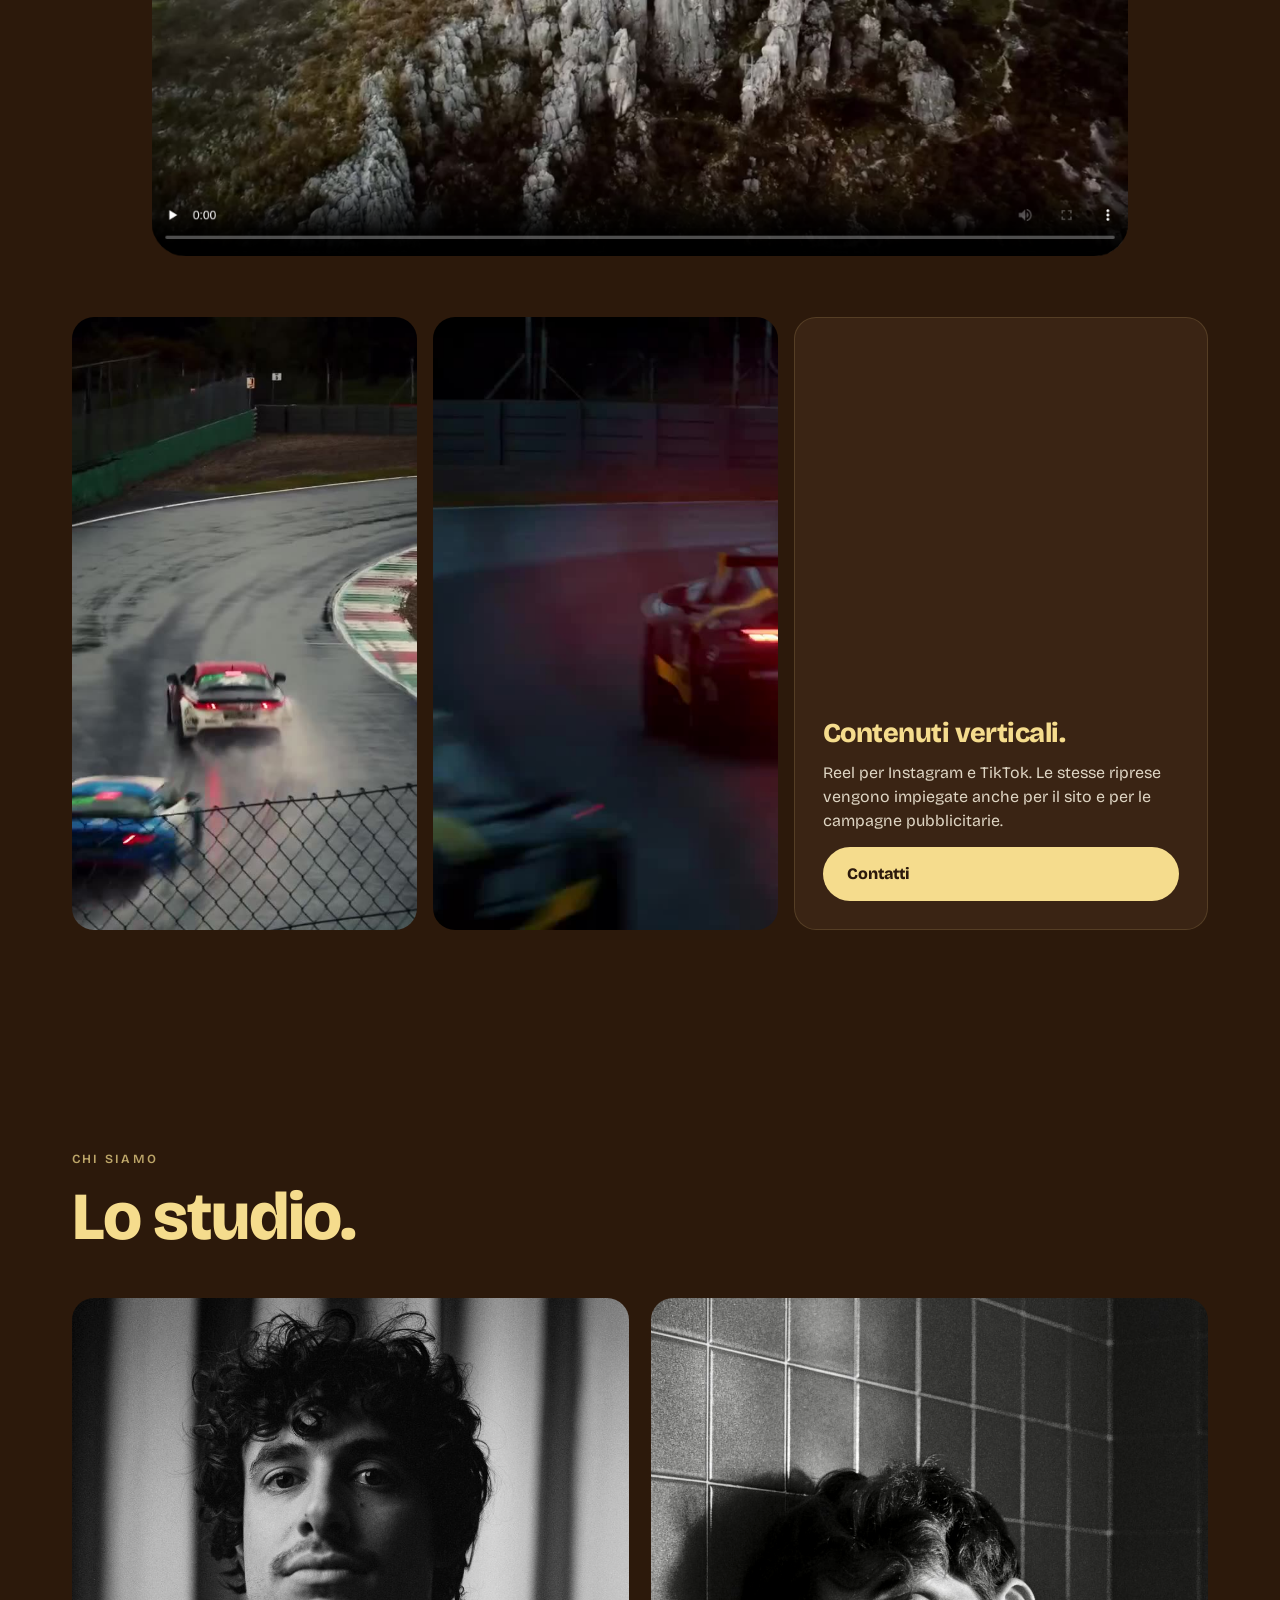
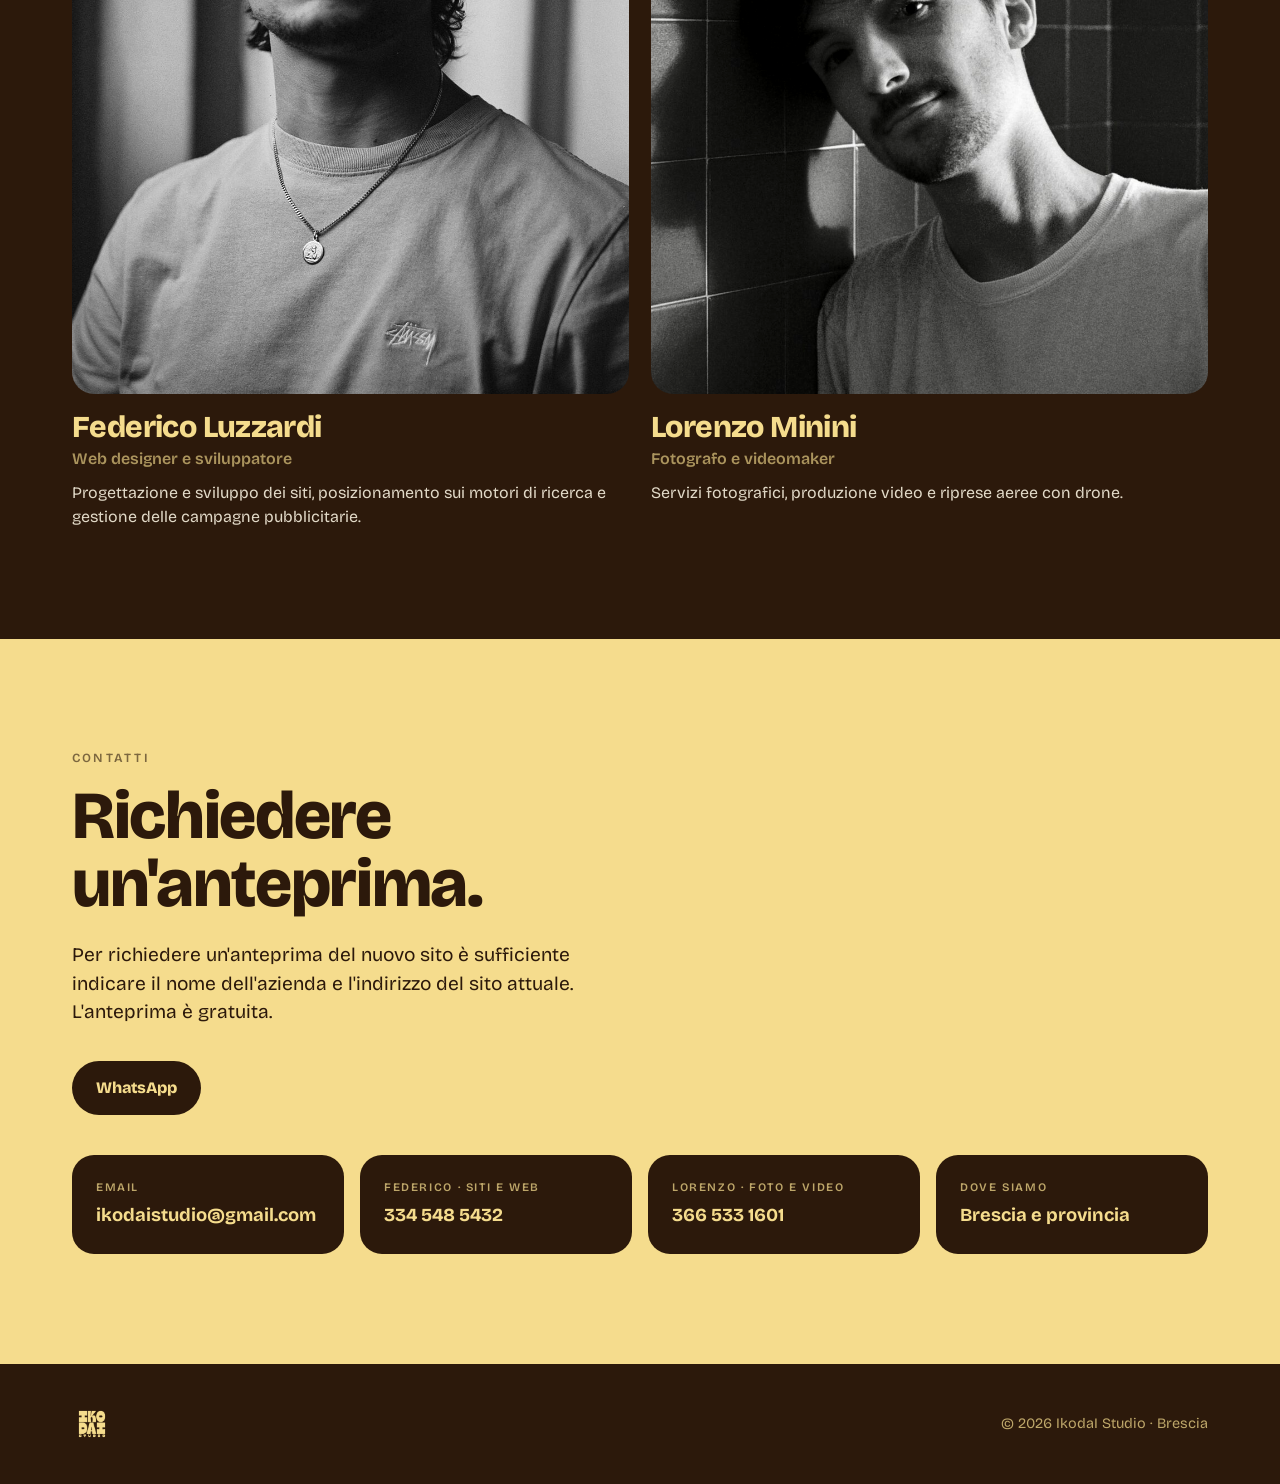
==== commit 0f632aca: "Animazioni GSAP e carattere ospitato nel sito - Prima schermata: il titolo entra riga per riga, poi " ====
--- a/index.html
+++ b/index.html
@@ -14,9 +14,8 @@
 <meta name="theme-color" content="#2C190B">
 <link rel="icon" type="image/png" href="assets/img/favicon.png">
 <link rel="apple-touch-icon" href="assets/img/apple-touch-icon.png">
-<link rel="preconnect" href="https://fonts.googleapis.com">
-<link rel="preconnect" href="https://fonts.gstatic.com" crossorigin>
-<link href="https://fonts.googleapis.com/css2?family=Bricolage+Grotesque:opsz,wght@12..96,400;12..96,600;12..96,800&display=swap" rel="stylesheet">
+<link rel="preload" href="assets/fonts/bricolage-latin.woff2" as="font" type="font/woff2" crossorigin>
+<script>if(!matchMedia('(prefers-reduced-motion: reduce)').matches){document.documentElement.classList.add('anim');setTimeout(function(){document.documentElement.classList.remove('anim')},3000)}</script>
 <script type="application/ld+json">
 {
   "@context": "https://schema.org",
@@ -33,6 +32,8 @@
 }
 </script>
 <style>
+  @font-face{font-family:"Bricolage Grotesque";font-style:normal;font-display:swap;font-weight:200 800;font-stretch:75% 100%;src:url(assets/fonts/bricolage-latin-ext.woff2) format("woff2");unicode-range:U+0100-02BA,U+02BD-02C5,U+02C7-02CC,U+02CE-02D7,U+02DD-02FF,U+0304,U+0308,U+0329,U+1D00-1DBF,U+1E00-1E9F,U+1EF2-1EFF,U+2020,U+20A0-20AB,U+20AD-20C0,U+2113,U+2C60-2C7F,U+A720-A7FF}
+  @font-face{font-family:"Bricolage Grotesque";font-style:normal;font-display:swap;font-weight:200 800;font-stretch:75% 100%;src:url(assets/fonts/bricolage-latin.woff2) format("woff2");unicode-range:U+0000-00FF,U+0131,U+0152-0153,U+02BB-02BC,U+02C6,U+02DA,U+02DC,U+0304,U+0308,U+0329,U+2000-206F,U+20AC,U+2122,U+2191,U+2193,U+2212,U+2215,U+FEFF,U+FFFD}
   :root{
     --brown:#2C190B; --brown-2:#3a2414; --brown-3:#4a301c;
     --butter:#F5DC8D; --cream:#FBF4E2; --ink:#2C190B;
@@ -91,8 +92,8 @@
   .steps{display:grid;grid-template-columns:repeat(4,1fr);gap:28px;margin-top:50px;counter-reset:s}
   @media(max-width:900px){.steps{grid-template-columns:1fr 1fr}}
   @media(max-width:560px){.steps{grid-template-columns:1fr}}
-  .step{border-top:3px solid var(--brown);padding-top:18px}
-  .step::before{counter-increment:s;content:"0" counter(s);font-weight:800;font-size:2.6rem;display:block;margin-bottom:8px}
+  .step{padding-top:18px;background:linear-gradient(var(--brown),var(--brown)) left top/var(--line,100%) 3px no-repeat}
+  .step::before{counter-increment:s;content:"0" counter(s);font-weight:800;font-size:2.6rem;display:block;margin-bottom:8px;opacity:var(--num,1)}
   .step h3{font-size:1.35rem;margin-bottom:8px}
   .promise{margin-top:60px;background:var(--brown);color:var(--butter);border-radius:var(--radius);padding:30px 28px;display:flex;gap:20px;align-items:center;flex-wrap:wrap;justify-content:space-between}
   .promise strong{font-size:clamp(1.25rem,2.6vw,1.7rem);font-weight:800;max-width:30ch;line-height:1.2}
@@ -134,6 +135,11 @@
 
   .reveal{opacity:0;transform:translateY(24px);transition:opacity .7s ease,transform .7s ease}
   .reveal.in{opacity:1;transform:none}
+  /* stato iniziale delle animazioni GSAP (solo se il movimento non è ridotto) */
+  .anim .hero .eyebrow,.anim .hero p,.anim .hero .ctas,.anim .hero h1{visibility:hidden}
+  .hero h1 .ln{display:block;overflow:hidden;padding-bottom:.06em;margin-bottom:-.06em}
+  .hero h1 .ln>span{display:block}
+  .reel{will-change:transform}
   @media (prefers-reduced-motion: reduce){.reveal{opacity:1;transform:none;transition:none}.btn{transition:none}}
 </style>
 </head>
@@ -202,19 +208,19 @@
       <p class="eyebrow reveal">Come lavoriamo</p>
       <h2 class="reveal">Quattro fasi.</h2>
       <div class="steps">
-        <div class="step reveal">
+        <div class="step">
           <h3>Analisi</h3>
           <p>Valutazione del sito attuale, della presenza su Google e dei profili social, con l'indicazione delle criticità principali.</p>
         </div>
-        <div class="step reveal">
+        <div class="step">
           <h3>Anteprima</h3>
           <p>Proposta grafica della nuova homepage, realizzata con i contenuti reali dell'azienda e consultabile da qualsiasi dispositivo.</p>
         </div>
-        <div class="step reveal">
+        <div class="step">
           <h3>Realizzazione</h3>
           <p>Sviluppo completo del sito, pubblicazione e gestione del passaggio dal fornitore precedente, posta elettronica inclusa.</p>
         </div>
-        <div class="step reveal">
+        <div class="step">
           <h3>Gestione</h3>
           <p>Produzione di contenuti, gestione dei canali social e delle campagne pubblicitarie, con un report mensile dei risultati.</p>
         </div>
@@ -230,7 +236,7 @@
     <div class="wrap">
       <p class="eyebrow reveal">Lavori</p>
       <h2 class="reveal">Showreel.</h2>
-      <div class="reel reveal">
+      <div class="reel">
         <video controls preload="none" playsinline poster="assets/img/showreel-poster.jpg">
           <source src="assets/video/showreel.mp4" type="video/mp4">
         </video>
@@ -295,6 +301,9 @@
   </div>
 </footer>
 
+<script src="assets/js/gsap.min.js" defer></script>
+<script src="assets/js/ScrollTrigger.min.js" defer></script>
+<script src="assets/js/animazioni.js" defer></script>
 <script>
   // header solido dopo lo scroll
   const header = document.getElementById('top');
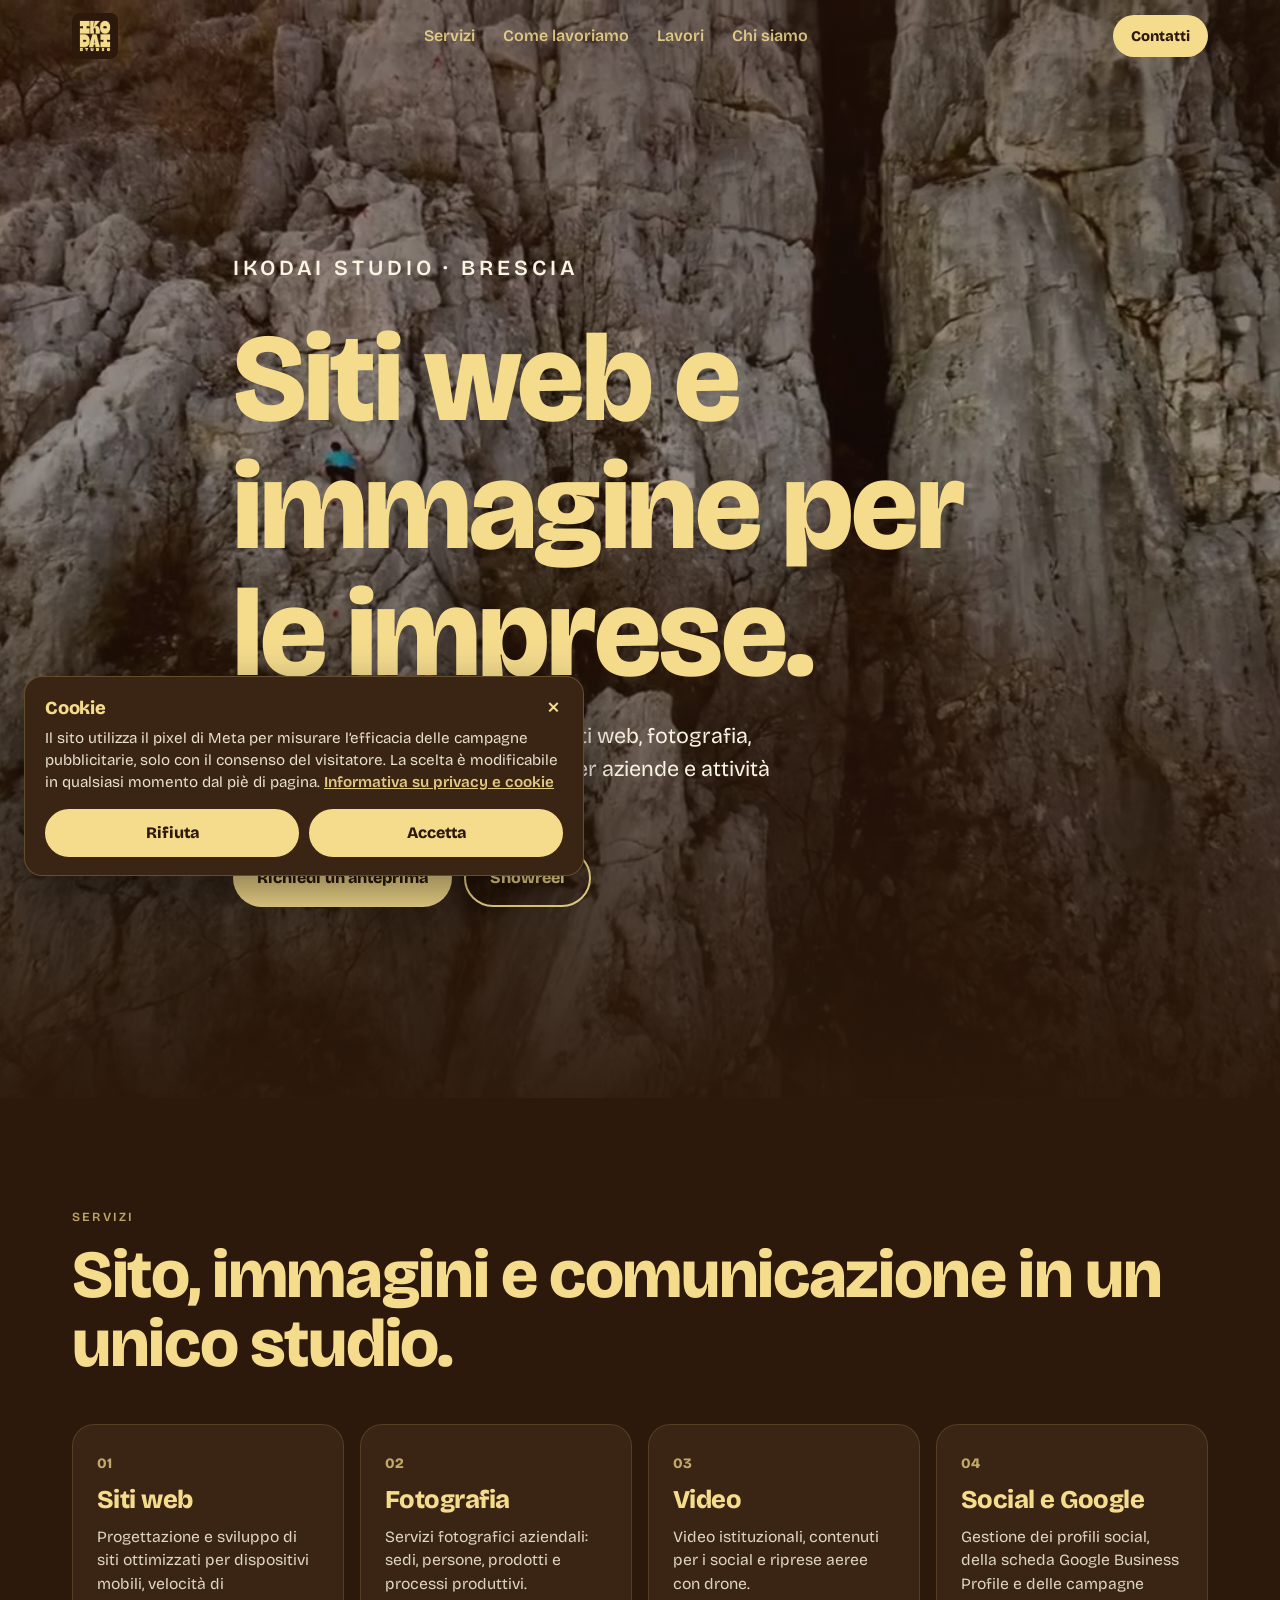
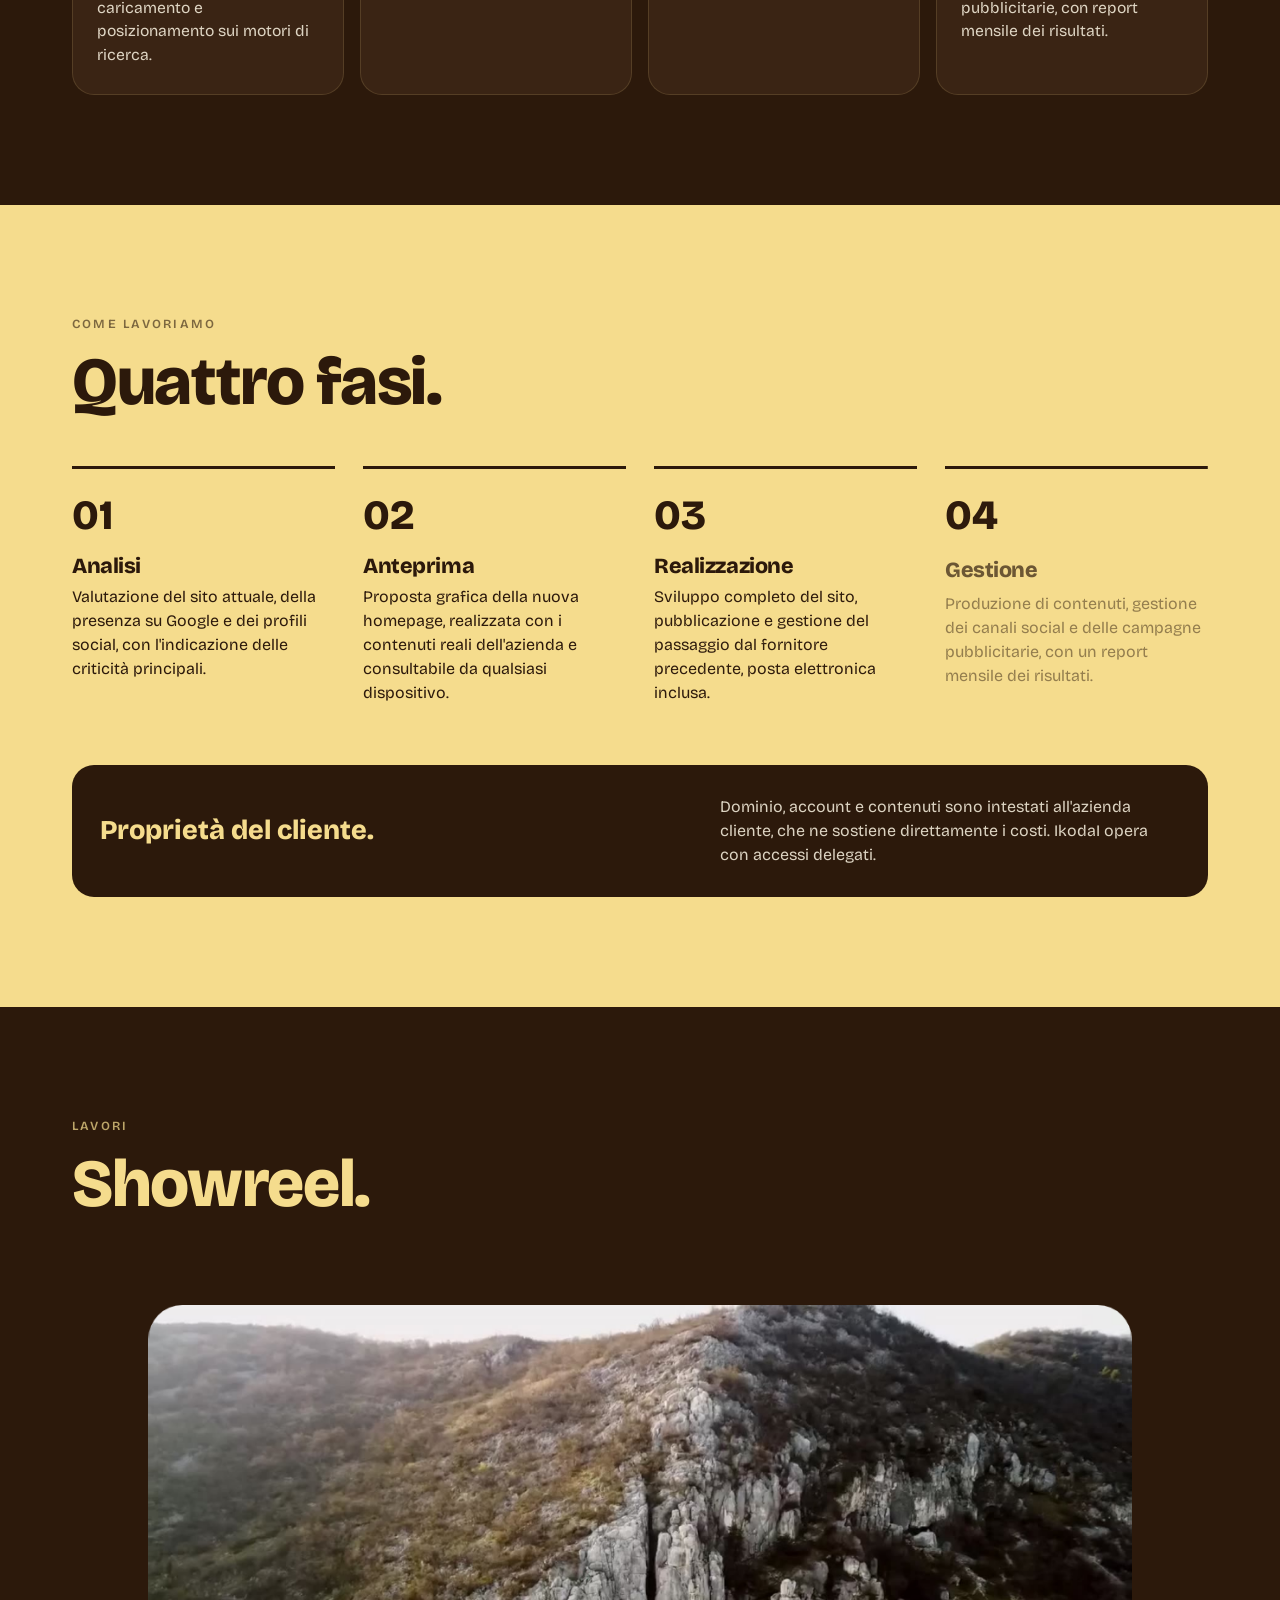
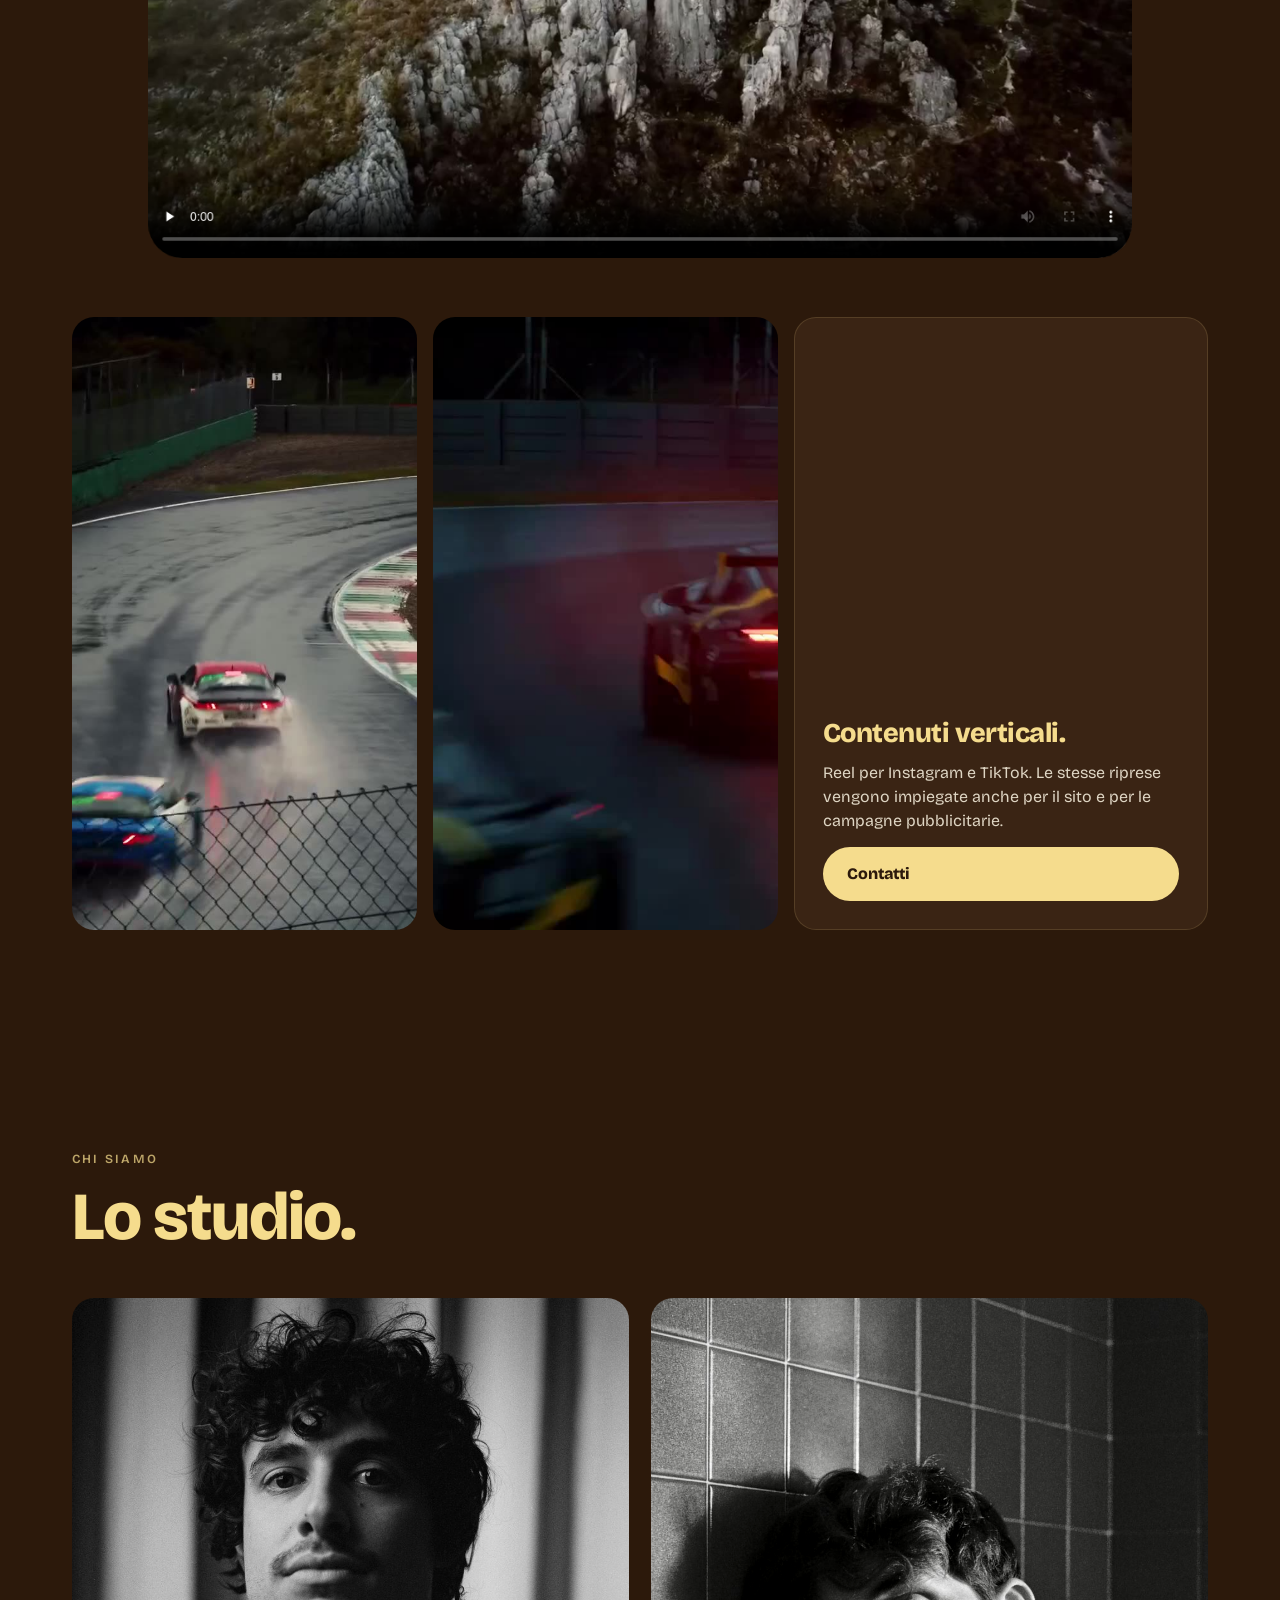
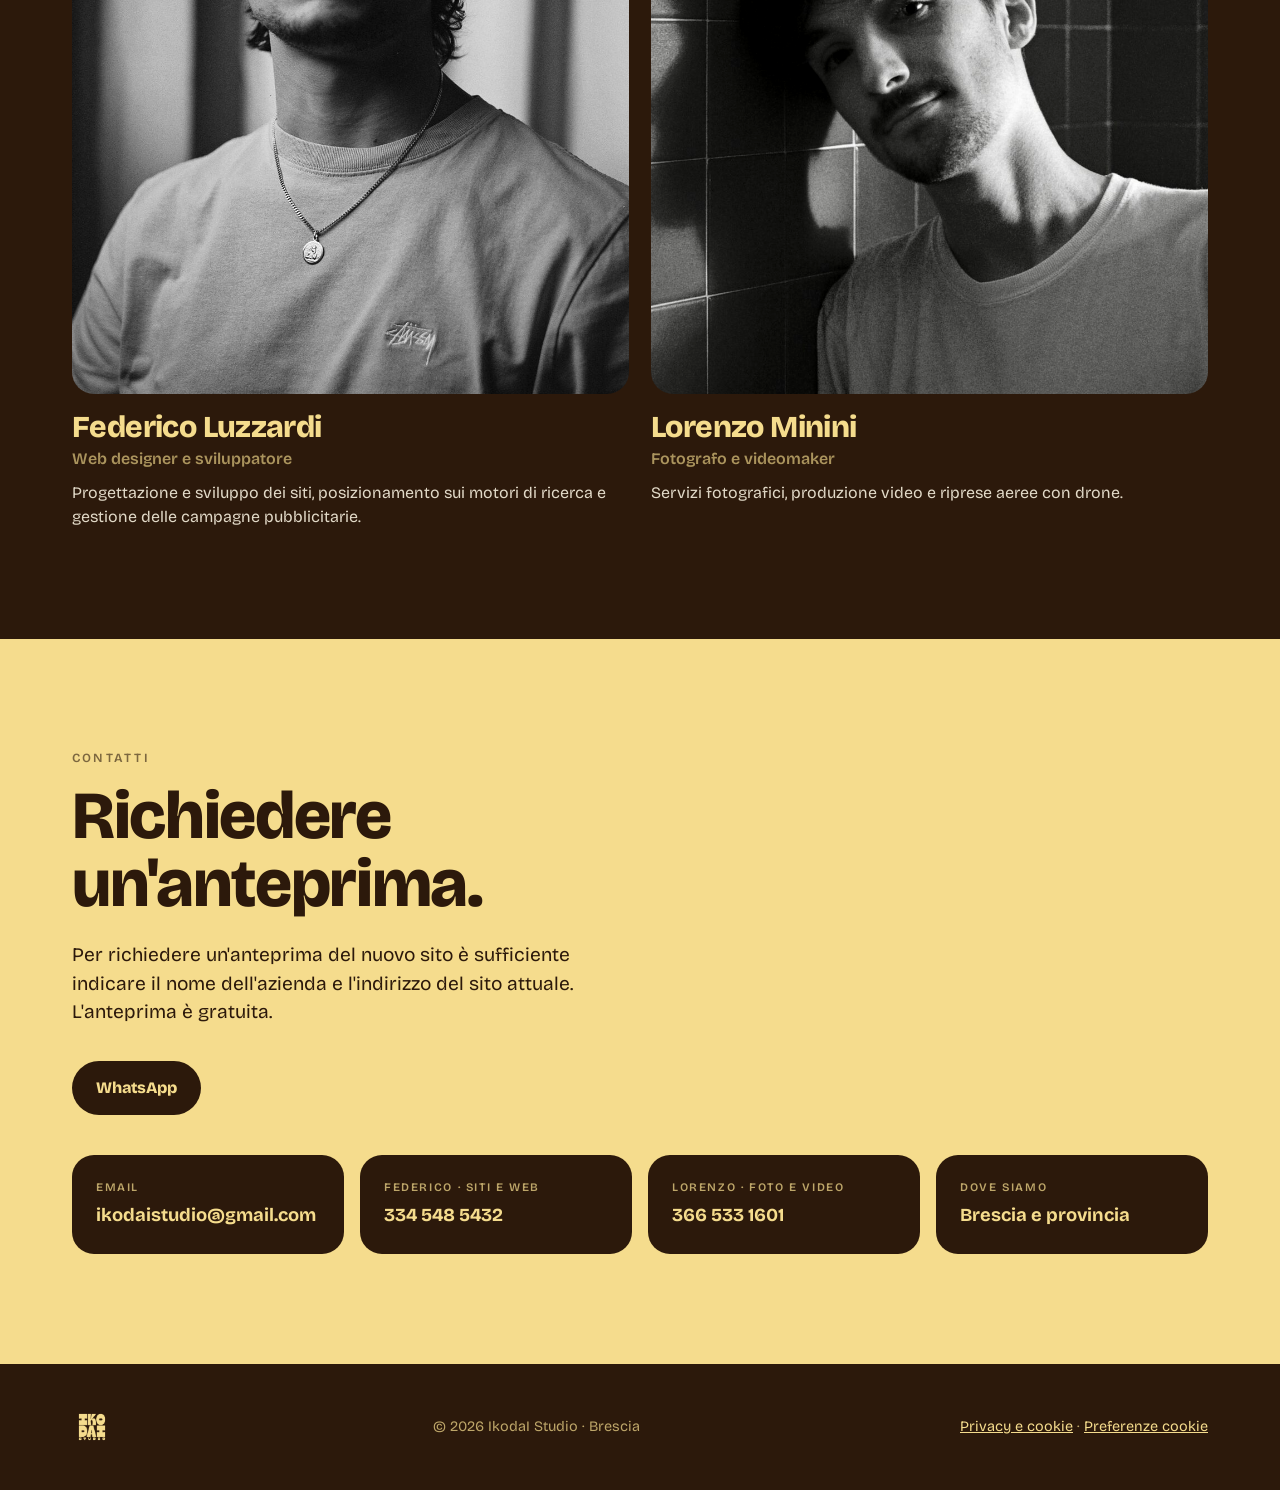
==== commit 94a91e40: "Pixel di Meta con consenso, banner dei cookie e informativa privacy Co-Authored-By: Claude Opus 5.5 " ====
--- a/index.html
+++ b/index.html
@@ -15,6 +15,7 @@
 <link rel="icon" type="image/png" href="assets/img/favicon.png">
 <link rel="apple-touch-icon" href="assets/img/apple-touch-icon.png">
 <link rel="preload" href="assets/fonts/bricolage-latin.woff2" as="font" type="font/woff2" crossorigin>
+<link rel="stylesheet" href="assets/css/consenso.css">
 <script>if(!matchMedia('(prefers-reduced-motion: reduce)').matches){document.documentElement.classList.add('anim');setTimeout(function(){document.documentElement.classList.remove('anim')},3000)}</script>
 <script type="application/ld+json">
 {
@@ -132,6 +133,7 @@
   footer{padding:40px 0;color:var(--muted);font-size:.9rem}
   footer .wrap{display:flex;justify-content:space-between;gap:16px;flex-wrap:wrap;align-items:center}
   footer img{width:40px;height:40px;border-radius:6px}
+  footer .legal a,footer .legal button{color:var(--butter);padding:12px 0;display:inline-block}
 
   .reveal{opacity:0;transform:translateY(24px);transition:opacity .7s ease,transform .7s ease}
   .reveal.in{opacity:1;transform:none}
@@ -298,9 +300,11 @@
   <div class="wrap">
     <img src="assets/img/logo.png" alt="" aria-hidden="true">
     <span>© 2026 IkodaI Studio · Brescia</span>
+    <span class="legal"><a href="privacy.html">Privacy e cookie</a> · <button type="button" class="cc-pref" data-cc-apri>Preferenze cookie</button></span>
   </div>
 </footer>
 
+<script src="assets/js/consenso.js" defer></script>
 <script src="assets/js/gsap.min.js" defer></script>
 <script src="assets/js/ScrollTrigger.min.js" defer></script>
 <script src="assets/js/animazioni.js" defer></script>
--- a/assets/css/consenso.css
+++ b/assets/css/consenso.css
@@ -0,0 +1,13 @@
+/* Banner dei cookie IkodaI Studio */
+.cc{position:fixed;left:12px;right:12px;bottom:12px;z-index:200;max-width:560px;margin:0 auto;background:#3a2414;color:#F5DC8D;border:1px solid rgba(245,220,141,.22);border-radius:18px;padding:20px 20px 18px;box-shadow:0 18px 50px rgba(0,0,0,.45);font-family:"Bricolage Grotesque",system-ui,sans-serif;line-height:1.45}
+.cc[hidden]{display:none}
+.cc h2{font-size:1.15rem;font-weight:800;letter-spacing:-.01em;line-height:1.2;margin:0 34px 8px 0}
+.cc p{font-size:.95rem;color:#FBF4E2;opacity:.9;margin:0}
+.cc p a{color:#F5DC8D;font-weight:600}
+.cc .cc-btns{display:grid;grid-template-columns:1fr 1fr;gap:10px;margin-top:16px}
+.cc button{font:inherit;font-weight:800;font-size:1rem;min-height:48px;border-radius:999px;cursor:pointer;border:2px solid #F5DC8D;background:#F5DC8D;color:#2C190B;padding:10px 16px}
+.cc button:focus-visible,.cc-chiudi:focus-visible,.cc-pref:focus-visible{outline:3px solid #FBF4E2;outline-offset:3px}
+.cc .cc-chiudi{position:absolute;top:10px;right:10px;width:40px;height:40px;min-height:0;padding:0;border:0;background:transparent;color:#F5DC8D;font-size:1.6rem;line-height:1;font-weight:400}
+.cc-pref{font:inherit;font-size:inherit;color:inherit;background:none;border:0;padding:0;cursor:pointer;text-decoration:underline}
+@media(min-width:700px){.cc{left:24px;right:auto;bottom:24px;margin:0}}
+@media(prefers-reduced-motion:no-preference){.cc{animation:cc-in .35s ease}@keyframes cc-in{from{opacity:0;transform:translateY(16px)}to{opacity:1;transform:none}}}
